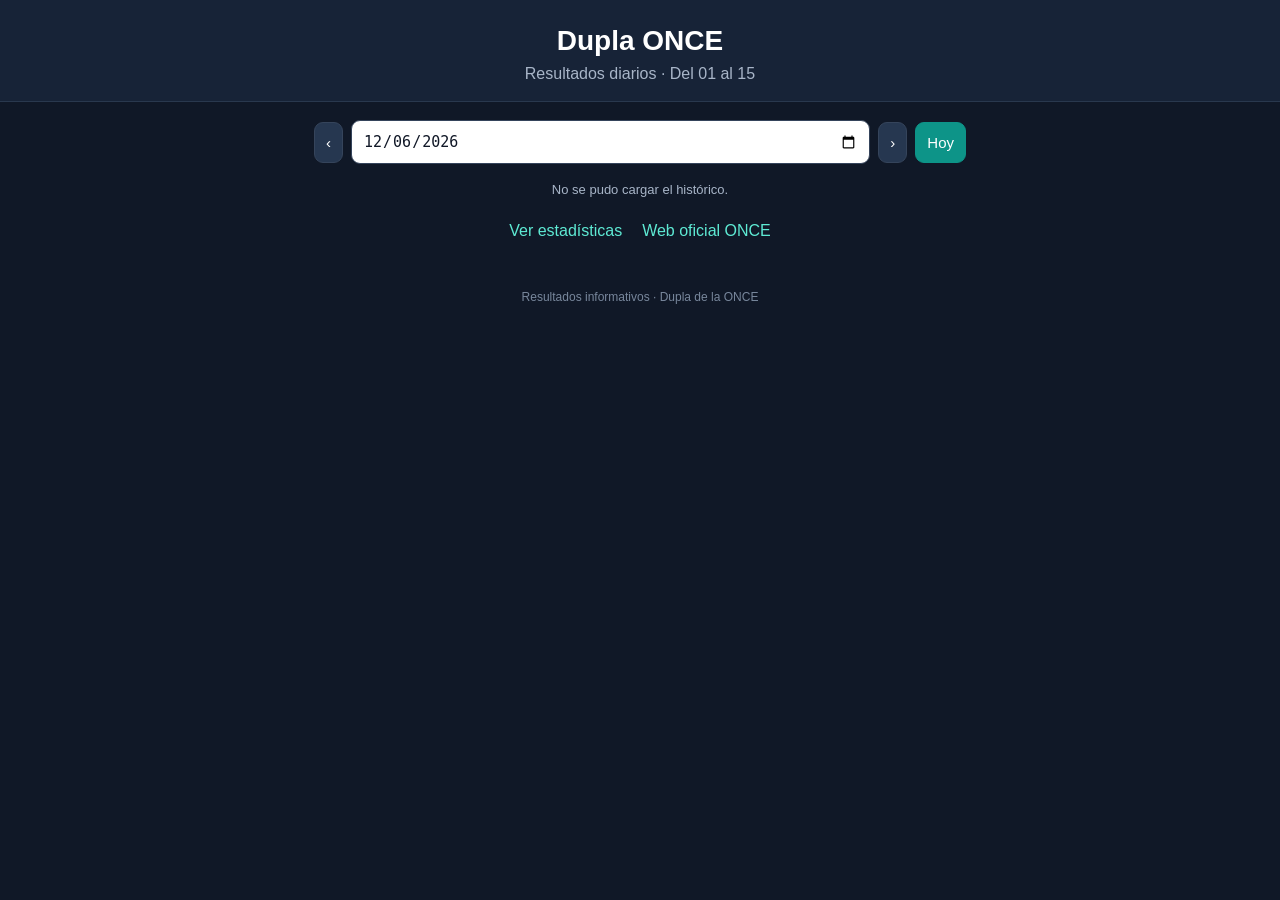
==== index.html @ 9e2b0d5f "Add files via upload" ====
<!DOCTYPE html>
<html lang="es">
<head>
  <meta charset="UTF-8">
  <meta name="viewport" content="width=device-width, initial-scale=1">
  <meta name="theme-color" content="#101827">
  <title>Dupla ONCE - Resultados</title>
  <style>
    * { box-sizing: border-box; }

    body {
      margin: 0;
      font-family: Arial, sans-serif;
      background: #101827;
      color: #f1f5f9;
    }

    header {
      text-align: center;
      padding: 25px 15px 18px;
      background: #172337;
      border-bottom: 1px solid #29384e;
    }

    header h1 {
      margin: 0;
      font-size: 28px;
      color: #fff;
    }

    header p {
      margin: 8px 0 0;
      color: #a8b5c8;
    }

    main {
      width: min(680px, 100%);
      margin: auto;
      padding: 18px 14px 35px;
    }

    .navigation {
      display: flex;
      align-items: center;
      gap: 8px;
      margin-bottom: 18px;
    }

    button, input {
      font-size: 15px;
      border: 1px solid #35445b;
      border-radius: 9px;
      padding: 11px;
    }

    button {
      background: #263750;
      color: white;
      cursor: pointer;
    }

    button:active { transform: scale(.97); }

    input {
      min-width: 0;
      flex: 1;
      background: #fff;
      color: #111827;
    }

    .today {
      background: #0d9488;
      border-color: #0d9488;
    }

    .draw-card {
      display: flex;
      align-items: center;
      justify-content: space-between;
      gap: 12px;
      background: #1b293d;
      border: 1px solid #304158;
      border-radius: 13px;
      padding: 16px;
      margin-bottom: 11px;
    }

    .draw-info strong {
      display: block;
      font-size: 17px;
    }

    .draw-info span {
      display: block;
      color: #a8b5c8;
      font-size: 13px;
      margin-top: 5px;
    }

    .number {
      display: grid;
      place-items: center;
      min-width: 57px;
      height: 57px;
      border-radius: 12px;
      background: #0d9488;
      color: white;
      font-size: 27px;
      font-weight: bold;
    }

    .pending {
      background: #35445b;
      color: #cbd5e1;
      font-size: 12px;
      padding: 9px 11px;
      border-radius: 8px;
    }

    .status {
      color: #a8b5c8;
      font-size: 13px;
      text-align: center;
      margin: 15px 0;
    }

    .links {
      display: flex;
      justify-content: center;
      gap: 20px;
      flex-wrap: wrap;
      margin-top: 25px;
    }

    a {
      color: #5eead4;
      text-decoration: none;
    }

    a:hover { text-decoration: underline; }

    footer {
      text-align: center;
      color: #78879c;
      font-size: 12px;
      padding: 15px;
    }
  </style>
</head>

<body>
  <header>
    <h1>Dupla ONCE</h1>
    <p>Resultados diarios · Del 01 al 15</p>
  </header>

  <main>
    <div class="navigation">
      <button id="prevBtn" aria-label="Día anterior">‹</button>
      <input type="date" id="dateInput">
      <button id="nextBtn" aria-label="Día siguiente">›</button>
      <button id="todayBtn" class="today">Hoy</button>
    </div>

    <div id="results"></div>

    <p id="status" class="status">Cargando resultados...</p>

    <div class="links">
      <a href="stats.html">Ver estadísticas</a>
      <a href="https://www.juegosonce.es/resultados-dupla"
         target="_blank" rel="noopener">
        Web oficial ONCE
      </a>
    </div>
  </main>

  <footer>
    Resultados informativos · Dupla de la ONCE
  </footer>

  <script src="script.js"></script>
</body>
</html>
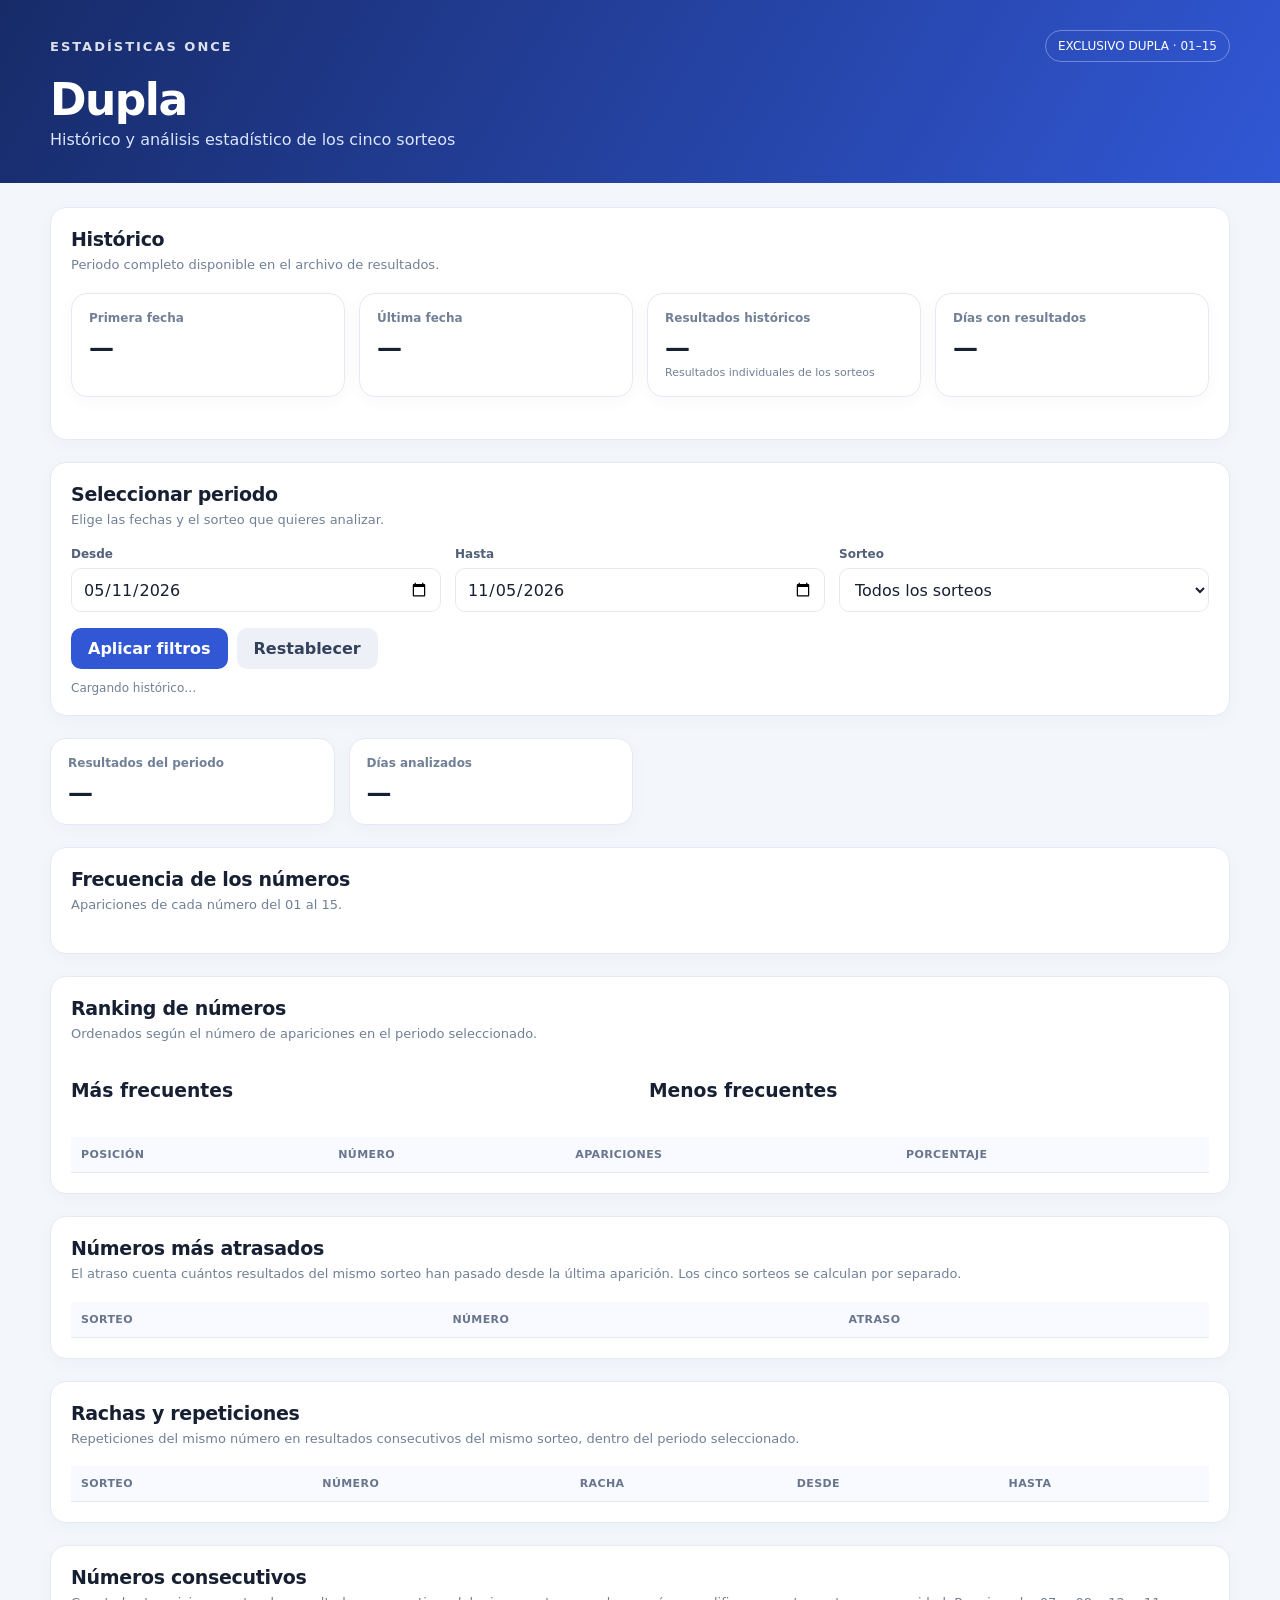
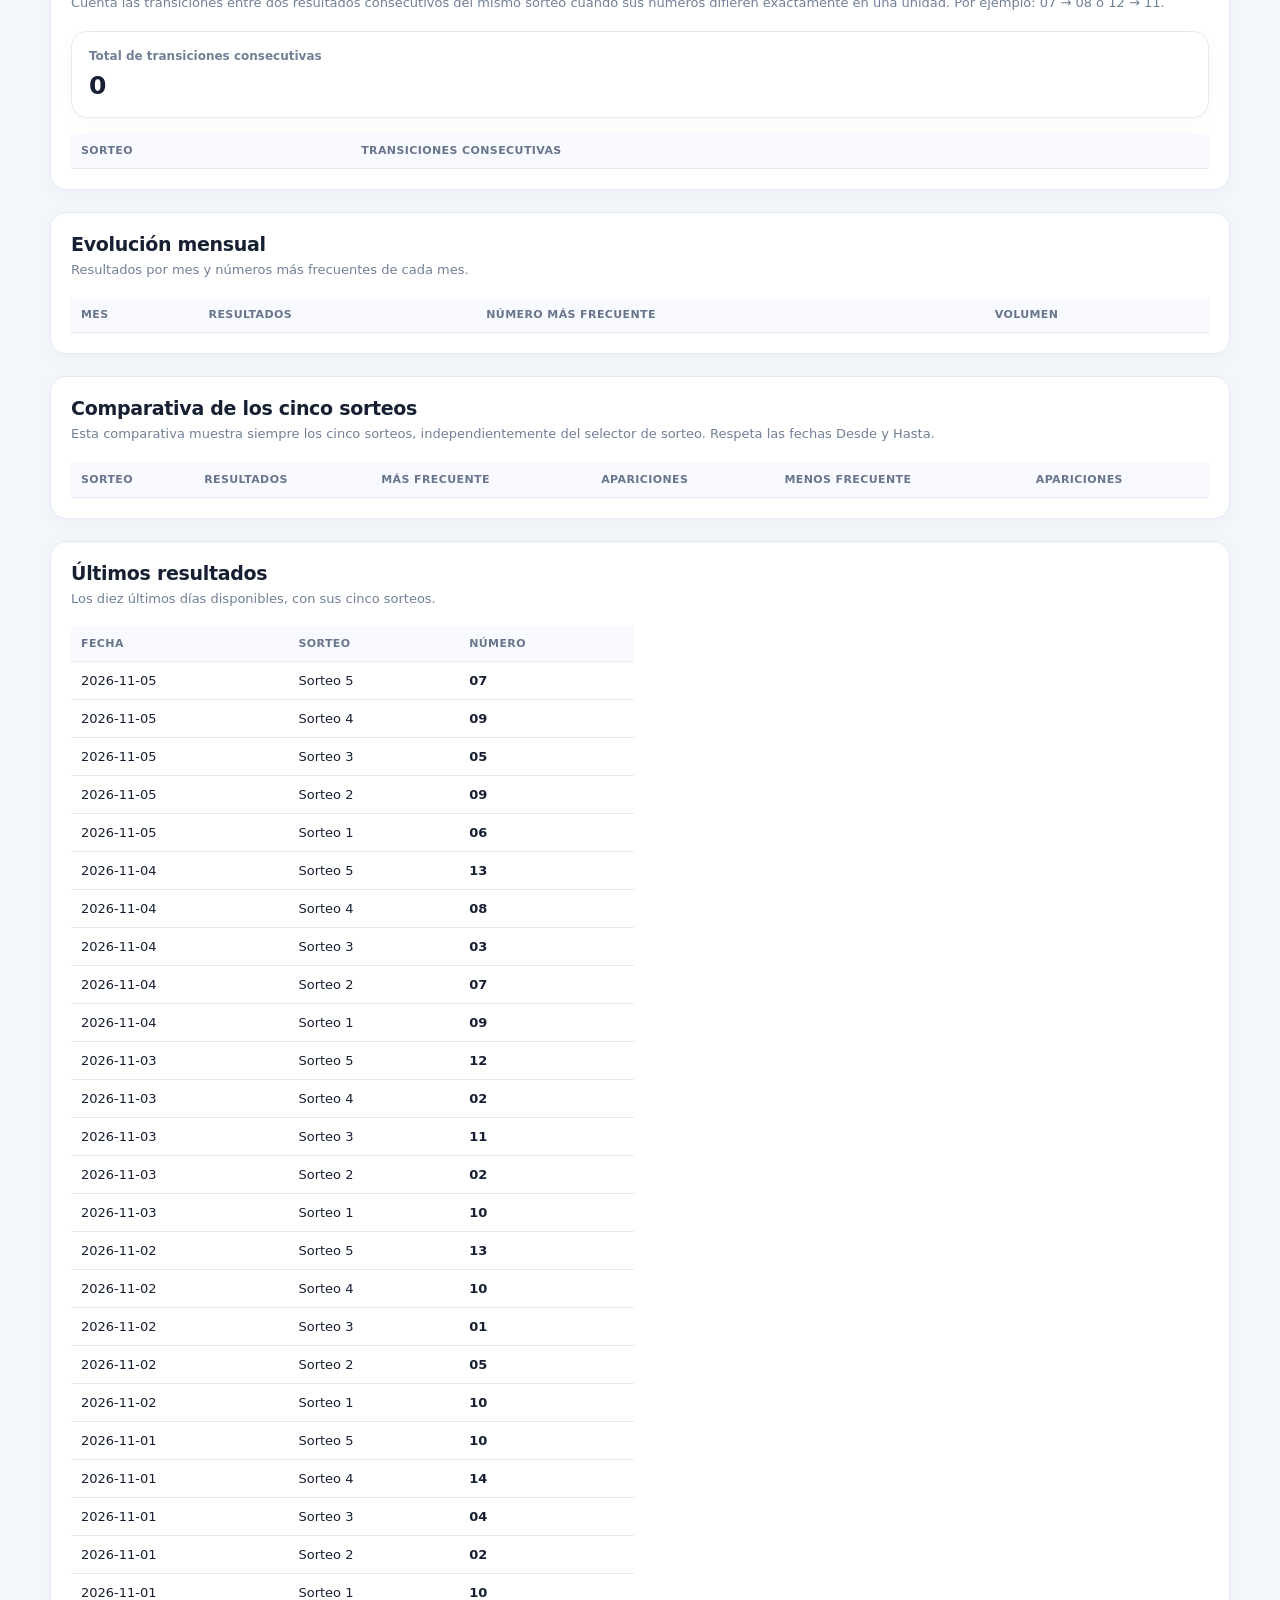
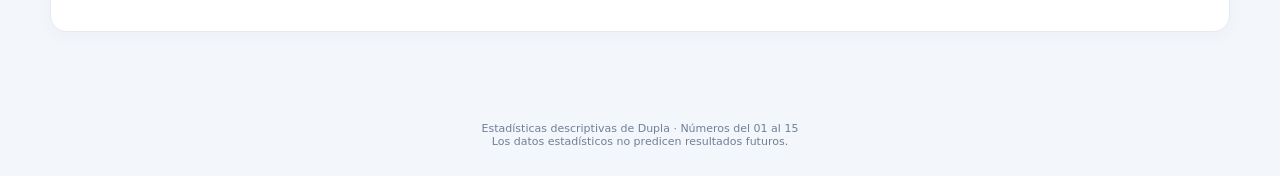
==== commit 7454d071: "Revise HTML structure and update metadata" ====
--- a/index.html
+++ b/index.html
@@ -1,185 +1,277 @@
-
 <!DOCTYPE html>
 <html lang="es">
 <head>
   <meta charset="UTF-8">
-  <meta name="viewport" content="width=device-width, initial-scale=1">
-  <meta name="theme-color" content="#101827">
-  <title>Dupla ONCE - Resultados</title>
-  <style>
-    * { box-sizing: border-box; }
-
-    body {
-      margin: 0;
-      font-family: Arial, sans-serif;
-      background: #101827;
-      color: #f1f5f9;
-    }
-
-    header {
-      text-align: center;
-      padding: 25px 15px 18px;
-      background: #172337;
-      border-bottom: 1px solid #29384e;
-    }
-
-    header h1 {
-      margin: 0;
-      font-size: 28px;
-      color: #fff;
-    }
-
-    header p {
-      margin: 8px 0 0;
-      color: #a8b5c8;
-    }
-
-    main {
-      width: min(680px, 100%);
-      margin: auto;
-      padding: 18px 14px 35px;
-    }
-
-    .navigation {
-      display: flex;
-      align-items: center;
-      gap: 8px;
-      margin-bottom: 18px;
-    }
-
-    button, input {
-      font-size: 15px;
-      border: 1px solid #35445b;
-      border-radius: 9px;
-      padding: 11px;
-    }
-
-    button {
-      background: #263750;
-      color: white;
-      cursor: pointer;
-    }
-
-    button:active { transform: scale(.97); }
-
-    input {
-      min-width: 0;
-      flex: 1;
-      background: #fff;
-      color: #111827;
-    }
-
-    .today {
-      background: #0d9488;
-      border-color: #0d9488;
-    }
-
-    .draw-card {
-      display: flex;
-      align-items: center;
-      justify-content: space-between;
-      gap: 12px;
-      background: #1b293d;
-      border: 1px solid #304158;
-      border-radius: 13px;
-      padding: 16px;
-      margin-bottom: 11px;
-    }
-
-    .draw-info strong {
-      display: block;
-      font-size: 17px;
-    }
-
-    .draw-info span {
-      display: block;
-      color: #a8b5c8;
-      font-size: 13px;
-      margin-top: 5px;
-    }
-
-    .number {
-      display: grid;
-      place-items: center;
-      min-width: 57px;
-      height: 57px;
-      border-radius: 12px;
-      background: #0d9488;
-      color: white;
-      font-size: 27px;
-      font-weight: bold;
-    }
-
-    .pending {
-      background: #35445b;
-      color: #cbd5e1;
-      font-size: 12px;
-      padding: 9px 11px;
-      border-radius: 8px;
-    }
-
-    .status {
-      color: #a8b5c8;
-      font-size: 13px;
-      text-align: center;
-      margin: 15px 0;
-    }
-
-    .links {
-      display: flex;
-      justify-content: center;
-      gap: 20px;
-      flex-wrap: wrap;
-      margin-top: 25px;
-    }
-
-    a {
-      color: #5eead4;
-      text-decoration: none;
-    }
-
-    a:hover { text-decoration: underline; }
-
-    footer {
-      text-align: center;
-      color: #78879c;
-      font-size: 12px;
-      padding: 15px;
-    }
-  </style>
+  <meta name="viewport" content="width=device-width, initial-scale=1.0">
+  <meta name="theme-color" content="#172b68">
+  <meta name="description" content="Estadísticas e histórico del sorteo ONCE Dupla.">
+  <title>Dupla | Estadísticas</title>
+  <link rel="stylesheet" href="style.css">
+  <script src="stats.js" defer></script>
 </head>
-
 <body>
-  <header>
-    <h1>Dupla ONCE</h1>
-    <p>Resultados diarios · Del 01 al 15</p>
-  </header>
-
-  <main>
-    <div class="navigation">
-      <button id="prevBtn" aria-label="Día anterior">‹</button>
-      <input type="date" id="dateInput">
-      <button id="nextBtn" aria-label="Día siguiente">›</button>
-      <button id="todayBtn" class="today">Hoy</button>
-    </div>
-
-    <div id="results"></div>
-
-    <p id="status" class="status">Cargando resultados...</p>
-
-    <div class="links">
-      <a href="stats.html">Ver estadísticas</a>
-      <a href="https://www.juegosonce.es/resultados-dupla"
-         target="_blank" rel="noopener">
-        Web oficial ONCE
-      </a>
-    </div>
-  </main>
-
-  <footer>
-    Resultados informativos · Dupla de la ONCE
-  </footer>
-
-  <script src="script.js"></script>
+
+<header>
+  <div class="container">
+    <div class="header-top">
+      <div class="logo">ESTADÍSTICAS ONCE</div>
+      <div class="header-tag">EXCLUSIVO DUPLA · 01–15</div>
+    </div>
+    <h1>Dupla</h1>
+    <p>Histórico y análisis estadístico de los cinco sorteos</p>
+  </div>
+</header>
+
+<main class="container">
+
+  <section class="panel">
+    <h2 class="section-title">Histórico</h2>
+    <p class="section-subtitle">
+      Periodo completo disponible en el archivo de resultados.
+    </p>
+
+    <div class="stats-grid">
+      <div class="stat-card">
+        <div class="stat-label">Primera fecha</div>
+        <div class="stat-value" id="primeraFecha">—</div>
+      </div>
+      <div class="stat-card">
+        <div class="stat-label">Última fecha</div>
+        <div class="stat-value" id="ultimaFecha">—</div>
+      </div>
+      <div class="stat-card">
+        <div class="stat-label">Resultados históricos</div>
+        <div class="stat-value" id="totalHistorico">—</div>
+        <div class="stat-note">Resultados individuales de los sorteos</div>
+      </div>
+      <div class="stat-card">
+        <div class="stat-label">Días con resultados</div>
+        <div class="stat-value" id="diasHistorico">—</div>
+      </div>
+    </div>
+  </section>
+
+  <section class="panel">
+    <h2 class="section-title">Seleccionar periodo</h2>
+    <p class="section-subtitle">
+      Elige las fechas y el sorteo que quieres analizar.
+    </p>
+
+    <div class="filter-grid">
+      <div class="field">
+        <label for="desde">Desde</label>
+        <input type="date" id="desde">
+      </div>
+
+      <div class="field">
+        <label for="hasta">Hasta</label>
+        <input type="date" id="hasta">
+      </div>
+
+      <div class="field">
+        <label for="sorteo">Sorteo</label>
+        <select id="sorteo">
+          <option value="todos">Todos los sorteos</option>
+          <option value="1">Sorteo 1</option>
+          <option value="2">Sorteo 2</option>
+          <option value="3">Sorteo 3</option>
+          <option value="4">Sorteo 4</option>
+          <option value="5">Sorteo 5</option>
+        </select>
+      </div>
+    </div>
+
+    <div class="filter-actions">
+      <button class="btn btn-primary" id="aplicar">Aplicar filtros</button>
+      <button class="btn btn-secondary" id="reiniciar">Restablecer</button>
+    </div>
+
+    <div class="status" id="estado">Cargando histórico…</div>
+  </section>
+
+  <section class="stats-grid">
+    <div class="stat-card">
+      <div class="stat-label">Resultados del periodo</div>
+      <div class="stat-value" id="totalFiltrado">—</div>
+    </div>
+    <div class="stat-card">
+      <div class="stat-label">Días analizados</div>
+      <div class="stat-value" id="diasFiltrados">—</div>
+    </div>
+  </section>
+
+  <section class="section-card">
+    <h2 class="section-title">Frecuencia de los números</h2>
+    <p class="section-subtitle" id="frecuenciaTotal">
+      Apariciones de cada número del 01 al 15.
+    </p>
+    <div class="number-bars" id="frecuencias"></div>
+  </section>
+
+  <section class="section-card">
+    <h2 class="section-title">Ranking de números</h2>
+    <p class="section-subtitle">
+      Ordenados según el número de apariciones en el periodo seleccionado.
+    </p>
+
+    <div class="two-columns">
+      <div>
+        <h3>Más frecuentes</h3>
+        <div id="masFrecuentes"></div>
+      </div>
+      <div>
+        <h3>Menos frecuentes</h3>
+        <div id="menosFrecuentes"></div>
+      </div>
+    </div>
+
+    <div class="table-wrap" style="margin-top:18px">
+      <table>
+        <thead>
+          <tr>
+            <th>Posición</th>
+            <th>Número</th>
+            <th>Apariciones</th>
+            <th>Porcentaje</th>
+          </tr>
+        </thead>
+        <tbody id="tablaRanking"></tbody>
+      </table>
+    </div>
+  </section>
+
+  <section class="section-card">
+    <h2 class="section-title">Números más atrasados</h2>
+    <p class="section-subtitle">
+      El atraso cuenta cuántos resultados del mismo sorteo han pasado
+      desde la última aparición. Los cinco sorteos se calculan por separado.
+    </p>
+
+    <div class="table-wrap">
+      <table>
+        <thead>
+          <tr>
+            <th>Sorteo</th>
+            <th>Número</th>
+            <th>Atraso</th>
+          </tr>
+        </thead>
+        <tbody id="tablaAtrasos"></tbody>
+      </table>
+    </div>
+  </section>
+
+  <section class="section-card">
+    <h2 class="section-title">Rachas y repeticiones</h2>
+    <p class="section-subtitle">
+      Repeticiones del mismo número en resultados consecutivos
+      del mismo sorteo, dentro del periodo seleccionado.
+    </p>
+
+    <div class="table-wrap">
+      <table>
+        <thead>
+          <tr>
+            <th>Sorteo</th>
+            <th>Número</th>
+            <th>Racha</th>
+            <th>Desde</th>
+            <th>Hasta</th>
+          </tr>
+        </thead>
+        <tbody id="tablaRachas"></tbody>
+      </table>
+    </div>
+  </section>
+
+  <section class="section-card">
+    <h2 class="section-title">Números consecutivos</h2>
+    <p class="section-subtitle">
+      Cuenta las transiciones entre dos resultados consecutivos del mismo
+      sorteo cuando sus números difieren exactamente en una unidad.
+      Por ejemplo: 07 → 08 o 12 → 11.
+    </p>
+
+    <div class="stat-card" style="margin-bottom:15px">
+      <div class="stat-label">Total de transiciones consecutivas</div>
+      <div class="stat-value" id="totalConsecutivos">0</div>
+    </div>
+
+    <div class="table-wrap">
+      <table>
+        <thead>
+          <tr>
+            <th>Sorteo</th>
+            <th>Transiciones consecutivas</th>
+          </tr>
+        </thead>
+        <tbody id="tablaConsecutivos"></tbody>
+      </table>
+    </div>
+  </section>
+
+  <section class="section-card">
+    <h2 class="section-title">Evolución mensual</h2>
+    <p class="section-subtitle">
+      Resultados por mes y números más frecuentes de cada mes.
+    </p>
+
+    <div class="table-wrap">
+      <table>
+        <thead>
+          <tr>
+            <th>Mes</th>
+            <th>Resultados</th>
+            <th>Número más frecuente</th>
+            <th>Volumen</th>
+          </tr>
+        </thead>
+        <tbody id="graficoMensual"></tbody>
+      </table>
+    </div>
+  </section>
+
+  <section class="section-card">
+    <h2 class="section-title">Comparativa de los cinco sorteos</h2>
+    <p class="section-subtitle">
+      Esta comparativa muestra siempre los cinco sorteos,
+      independientemente del selector de sorteo. Respeta las fechas
+      Desde y Hasta.
+    </p>
+
+    <div class="table-wrap">
+      <table>
+        <thead>
+          <tr>
+            <th>Sorteo</th>
+            <th>Resultados</th>
+            <th>Más frecuente</th>
+            <th>Apariciones</th>
+            <th>Menos frecuente</th>
+            <th>Apariciones</th>
+          </tr>
+        </thead>
+        <tbody id="tablaComparativa"></tbody>
+      </table>
+    </div>
+  </section>
+
+  <section class="section-card">
+    <h2 class="section-title">Últimos resultados</h2>
+    <p class="section-subtitle">
+      Los diez últimos días disponibles, con sus cinco sorteos.
+    </p>
+
+    <div class="results-grid" id="ultimosResultados"></div>
+  </section>
+
+</main>
+
+<footer>
+  Estadísticas descriptivas de Dupla · Números del 01 al 15
+  <br>
+  Los datos estadísticos no predicen resultados futuros.
+</footer>
+
 </body>
 </html>
--- a/style.css
+++ b/style.css
@@ -0,0 +1,442 @@
+:root {
+  --bg: #f3f6fb;
+  --surface: #ffffff;
+  --text: #172033;
+  --muted: #718096;
+  --primary: #3157d5;
+  --primary-light: #eaf0ff;
+  --border: #e5eaf2;
+  --green: #15966b;
+  --orange: #d97706;
+  --red: #dc5454;
+  --radius: 16px;
+  font-family: Inter, system-ui, -apple-system, BlinkMacSystemFont, "Segoe UI", sans-serif;
+}
+
+* {
+  box-sizing: border-box;
+}
+
+body {
+  margin: 0;
+  background: var(--bg);
+  color: var(--text);
+}
+
+button, input, select {
+  font: inherit;
+}
+
+.container {
+  width: min(1180px, calc(100% - 32px));
+  margin: 0 auto;
+}
+
+header {
+  background: linear-gradient(120deg, #172b68, #3157d5);
+  color: white;
+  padding: 30px 0 34px;
+}
+
+.header-top {
+  display: flex;
+  justify-content: space-between;
+  align-items: center;
+  gap: 16px;
+}
+
+.logo {
+  font-size: 13px;
+  font-weight: 800;
+  letter-spacing: 2px;
+  opacity: .85;
+}
+
+header h1 {
+  margin: 12px 0 5px;
+  font-size: clamp(30px, 5vw, 44px);
+  letter-spacing: -1.5px;
+}
+
+header p {
+  margin: 0;
+  color: #dbe5ff;
+}
+
+.header-tag {
+  padding: 8px 12px;
+  border: 1px solid #ffffff55;
+  border-radius: 30px;
+  font-size: 12px;
+  white-space: nowrap;
+}
+
+main {
+  padding: 24px 0 50px;
+}
+
+.panel, .stat-card, .section-card {
+  background: var(--surface);
+  border: 1px solid var(--border);
+  border-radius: var(--radius);
+  box-shadow: 0 4px 18px #1b2b4a08;
+}
+
+.panel {
+  padding: 20px;
+  margin-bottom: 22px;
+}
+
+.section-title {
+  margin: 0 0 5px;
+  font-size: 19px;
+  letter-spacing: -.3px;
+}
+
+.section-subtitle {
+  margin: 0 0 18px;
+  color: var(--muted);
+  font-size: 13px;
+  line-height: 1.5;
+}
+
+.filter-grid {
+  display: grid;
+  grid-template-columns: repeat(3, 1fr);
+  gap: 14px;
+  align-items: end;
+}
+
+.field label {
+  display: block;
+  margin-bottom: 7px;
+  color: #536078;
+  font-size: 12px;
+  font-weight: 700;
+}
+
+.field input, .field select {
+  width: 100%;
+  min-height: 44px;
+  padding: 9px 11px;
+  color: var(--text);
+  background: #fff;
+  border: 1px solid var(--border);
+  border-radius: 10px;
+  outline: none;
+}
+
+.field input:focus, .field select:focus {
+  border-color: var(--primary);
+  box-shadow: 0 0 0 3px #3157d51a;
+}
+
+.filter-actions {
+  display: flex;
+  gap: 9px;
+  margin-top: 16px;
+}
+
+.btn {
+  border: 0;
+  border-radius: 10px;
+  padding: 11px 17px;
+  cursor: pointer;
+  font-weight: 700;
+  transition: .15s ease;
+}
+
+.btn-primary {
+  color: white;
+  background: var(--primary);
+}
+
+.btn-primary:hover {
+  background: #2446b5;
+}
+
+.btn-secondary {
+  color: #34415a;
+  background: #edf1f7;
+}
+
+.btn-secondary:hover {
+  background: #e0e6f0;
+}
+
+.status {
+  margin-top: 12px;
+  color: var(--muted);
+  font-size: 12px;
+}
+
+.status.error {
+  color: var(--red);
+}
+
+.stats-grid {
+  display: grid;
+  grid-template-columns: repeat(4, 1fr);
+  gap: 14px;
+  margin-bottom: 22px;
+}
+
+.stat-card {
+  padding: 17px;
+  min-width: 0;
+}
+
+.stat-label {
+  color: var(--muted);
+  font-size: 12px;
+  font-weight: 700;
+}
+
+.stat-value {
+  margin-top: 8px;
+  font-size: 25px;
+  font-weight: 800;
+  letter-spacing: -.8px;
+  overflow-wrap: anywhere;
+}
+
+.stat-note {
+  margin-top: 4px;
+  color: var(--muted);
+  font-size: 11px;
+}
+
+.section-card {
+  padding: 20px;
+  margin-bottom: 22px;
+  min-width: 0;
+}
+
+.two-columns {
+  display: grid;
+  grid-template-columns: 1fr 1fr;
+  gap: 18px;
+}
+
+.number-bars {
+  display: grid;
+  gap: 10px;
+}
+
+.bar-row {
+  display: grid;
+  grid-template-columns: 35px 1fr 48px;
+  gap: 10px;
+  align-items: center;
+}
+
+.ball {
+  display: inline-flex;
+  width: 34px;
+  height: 34px;
+  align-items: center;
+  justify-content: center;
+  border-radius: 50%;
+  color: #2446b5;
+  background: var(--primary-light);
+  font-size: 13px;
+  font-weight: 800;
+  flex-shrink: 0;
+}
+
+.bar-track {
+  height: 10px;
+  background: #edf1f7;
+  border-radius: 20px;
+  overflow: hidden;
+}
+
+.bar-fill {
+  height: 100%;
+  background: linear-gradient(90deg, #3157d5, #6b8cff);
+  border-radius: 20px;
+}
+
+.bar-value {
+  text-align: right;
+  font-size: 12px;
+  font-weight: 800;
+  font-variant-numeric: tabular-nums;
+}
+
+.table-wrap {
+  width: 100%;
+  overflow-x: auto;
+}
+
+table {
+  width: 100%;
+  border-collapse: collapse;
+  font-size: 13px;
+  min-width: 420px;
+}
+
+th, td {
+  padding: 11px 10px;
+  border-bottom: 1px solid var(--border);
+  text-align: left;
+  white-space: nowrap;
+}
+
+th {
+  color: #68758c;
+  background: #f8faff;
+  font-size: 11px;
+  text-transform: uppercase;
+  letter-spacing: .4px;
+}
+
+tbody tr:last-child td {
+  border-bottom: 0;
+}
+
+td strong {
+  font-weight: 800;
+}
+
+.pill {
+  display: inline-block;
+  padding: 5px 9px;
+  border-radius: 20px;
+  background: #edf1f7;
+  color: #42516b;
+  font-size: 11px;
+  font-weight: 700;
+}
+
+.pill.good {
+  color: #08734e;
+  background: #e5f7ef;
+}
+
+.pill.warn {
+  color: #a45b00;
+  background: #fff2dc;
+}
+
+.month-bars {
+  display: grid;
+  gap: 12px;
+}
+
+.month-row {
+  display: grid;
+  grid-template-columns: 85px 1fr 35px;
+  gap: 10px;
+  align-items: center;
+  font-size: 12px;
+}
+
+.month-name {
+  font-weight: 700;
+}
+
+.results-grid {
+  display: grid;
+  grid-template-columns: repeat(2, 1fr);
+  gap: 12px;
+}
+
+.result-card {
+  border: 1px solid var(--border);
+  border-radius: 13px;
+  padding: 13px;
+}
+
+.result-date {
+  color: var(--muted);
+  font-size: 12px;
+  font-weight: 700;
+  margin-bottom: 11px;
+}
+
+.result-draws {
+  display: grid;
+  gap: 8px;
+}
+
+.result-draw-line {
+  display: flex;
+  align-items: center;
+  gap: 8px;
+  font-size: 12px;
+}
+
+.result-draw-line > span:first-child {
+  width: 68px;
+  color: var(--muted);
+  flex-shrink: 0;
+}
+
+.result-numbers {
+  display: flex;
+  flex-wrap: wrap;
+  gap: 5px;
+}
+
+.result-numbers .ball {
+  width: 29px;
+  height: 29px;
+  font-size: 11px;
+}
+
+.empty {
+  padding: 22px;
+  text-align: center;
+  color: var(--muted);
+  background: #f8faff;
+  border-radius: 12px;
+  font-size: 13px;
+}
+
+footer {
+  padding: 18px 0 28px;
+  color: var(--muted);
+  text-align: center;
+  font-size: 11px;
+}
+
+@media (max-width: 760px) {
+  .stats-grid {
+    grid-template-columns: repeat(2, 1fr);
+  }
+
+  .two-columns {
+    grid-template-columns: 1fr;
+  }
+
+  .filter-grid {
+    grid-template-columns: 1fr;
+  }
+
+  .results-grid {
+    grid-template-columns: 1fr;
+  }
+
+  .section-card, .panel {
+    padding: 16px;
+  }
+
+  header {
+    padding: 24px 0 28px;
+  }
+}
+
+@media (max-width: 380px) {
+  .container {
+    width: calc(100% - 22px);
+  }
+
+  .header-tag {
+    display: none;
+  }
+
+  .stat-value {
+    font-size: 22px;
+  }
+}
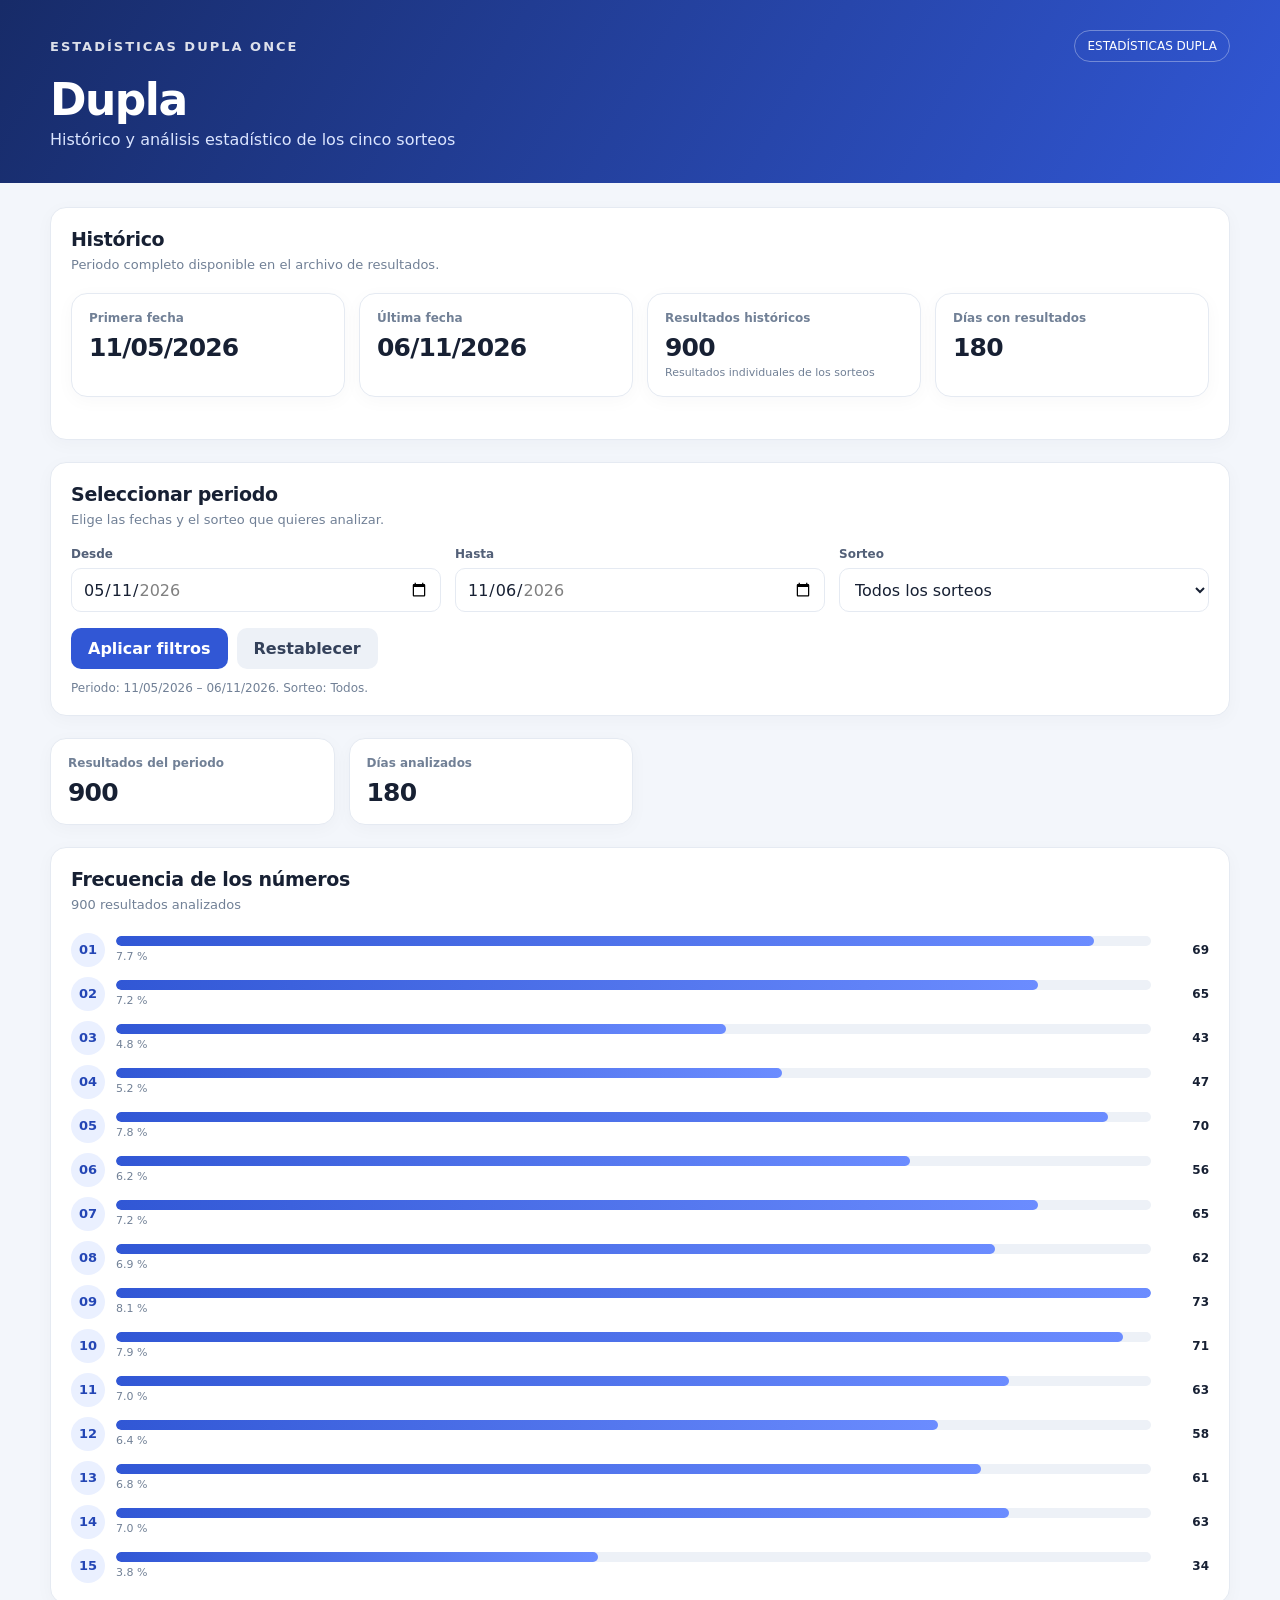
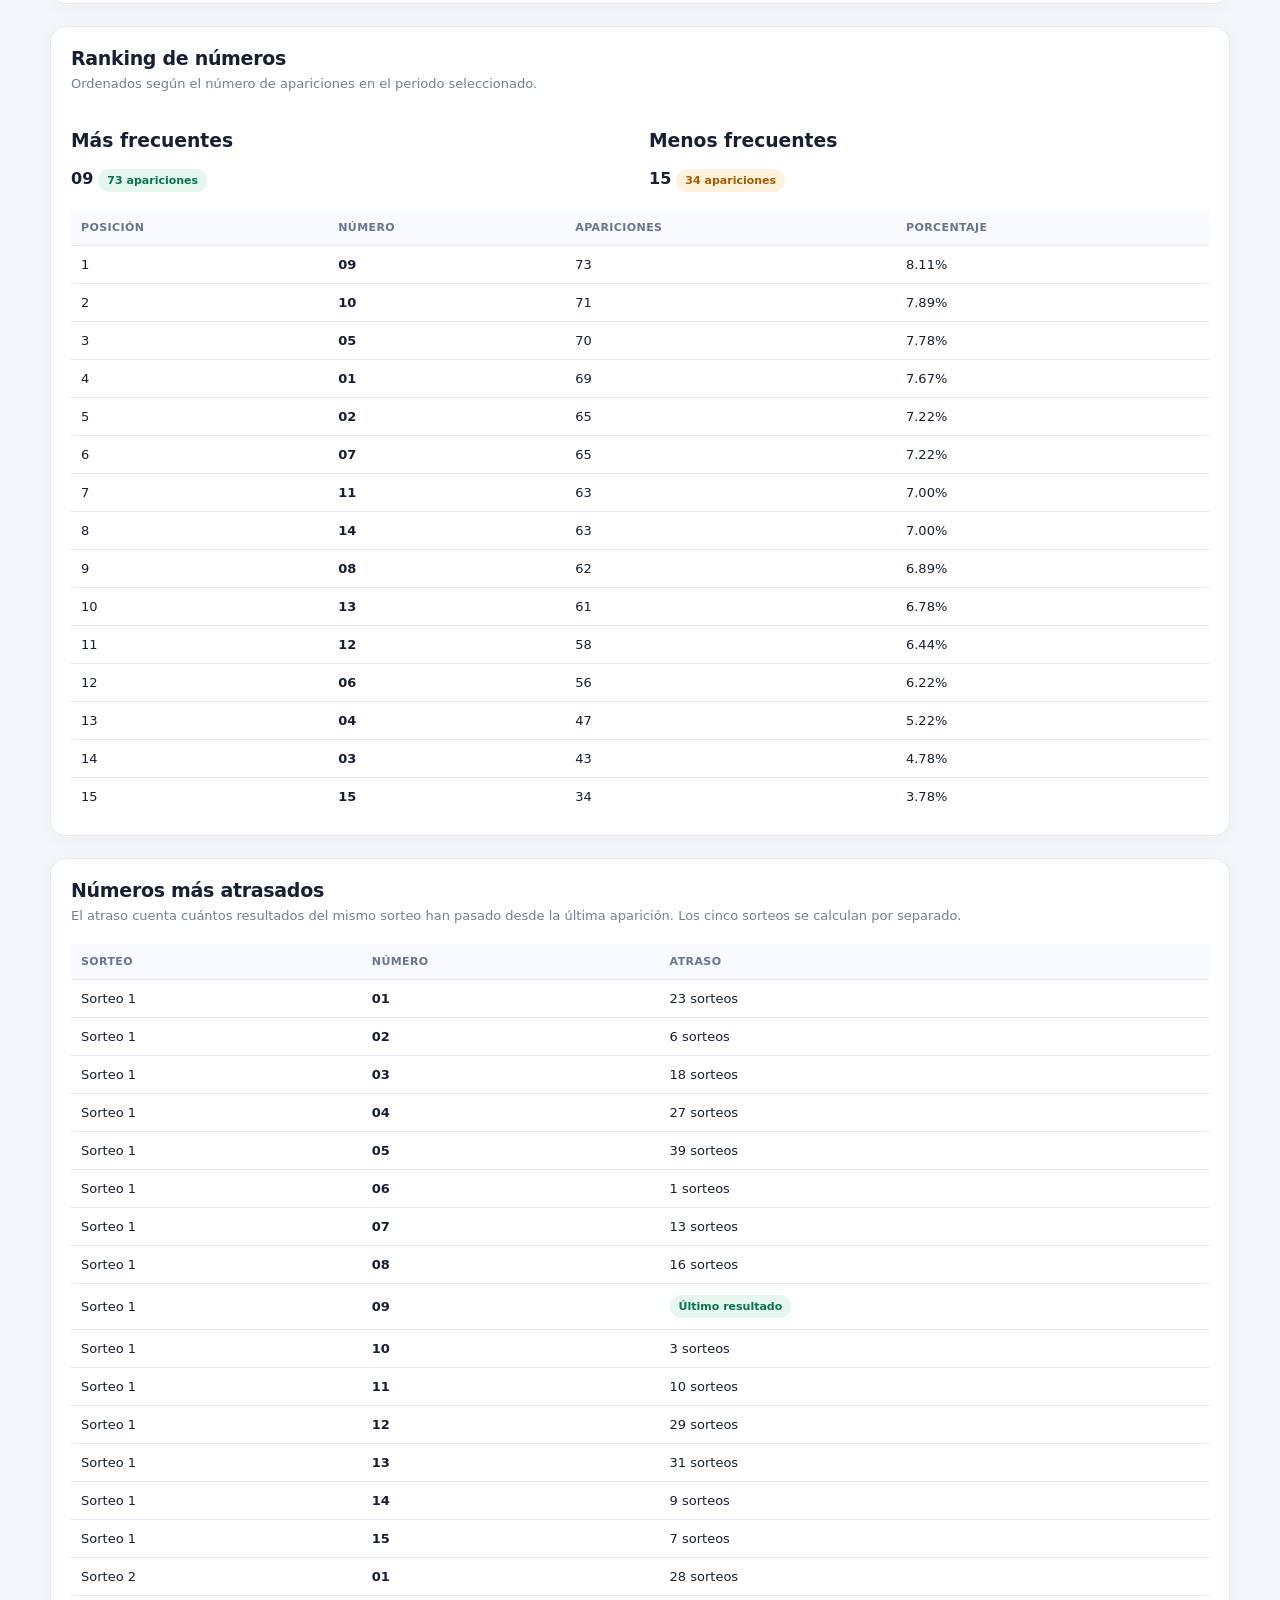
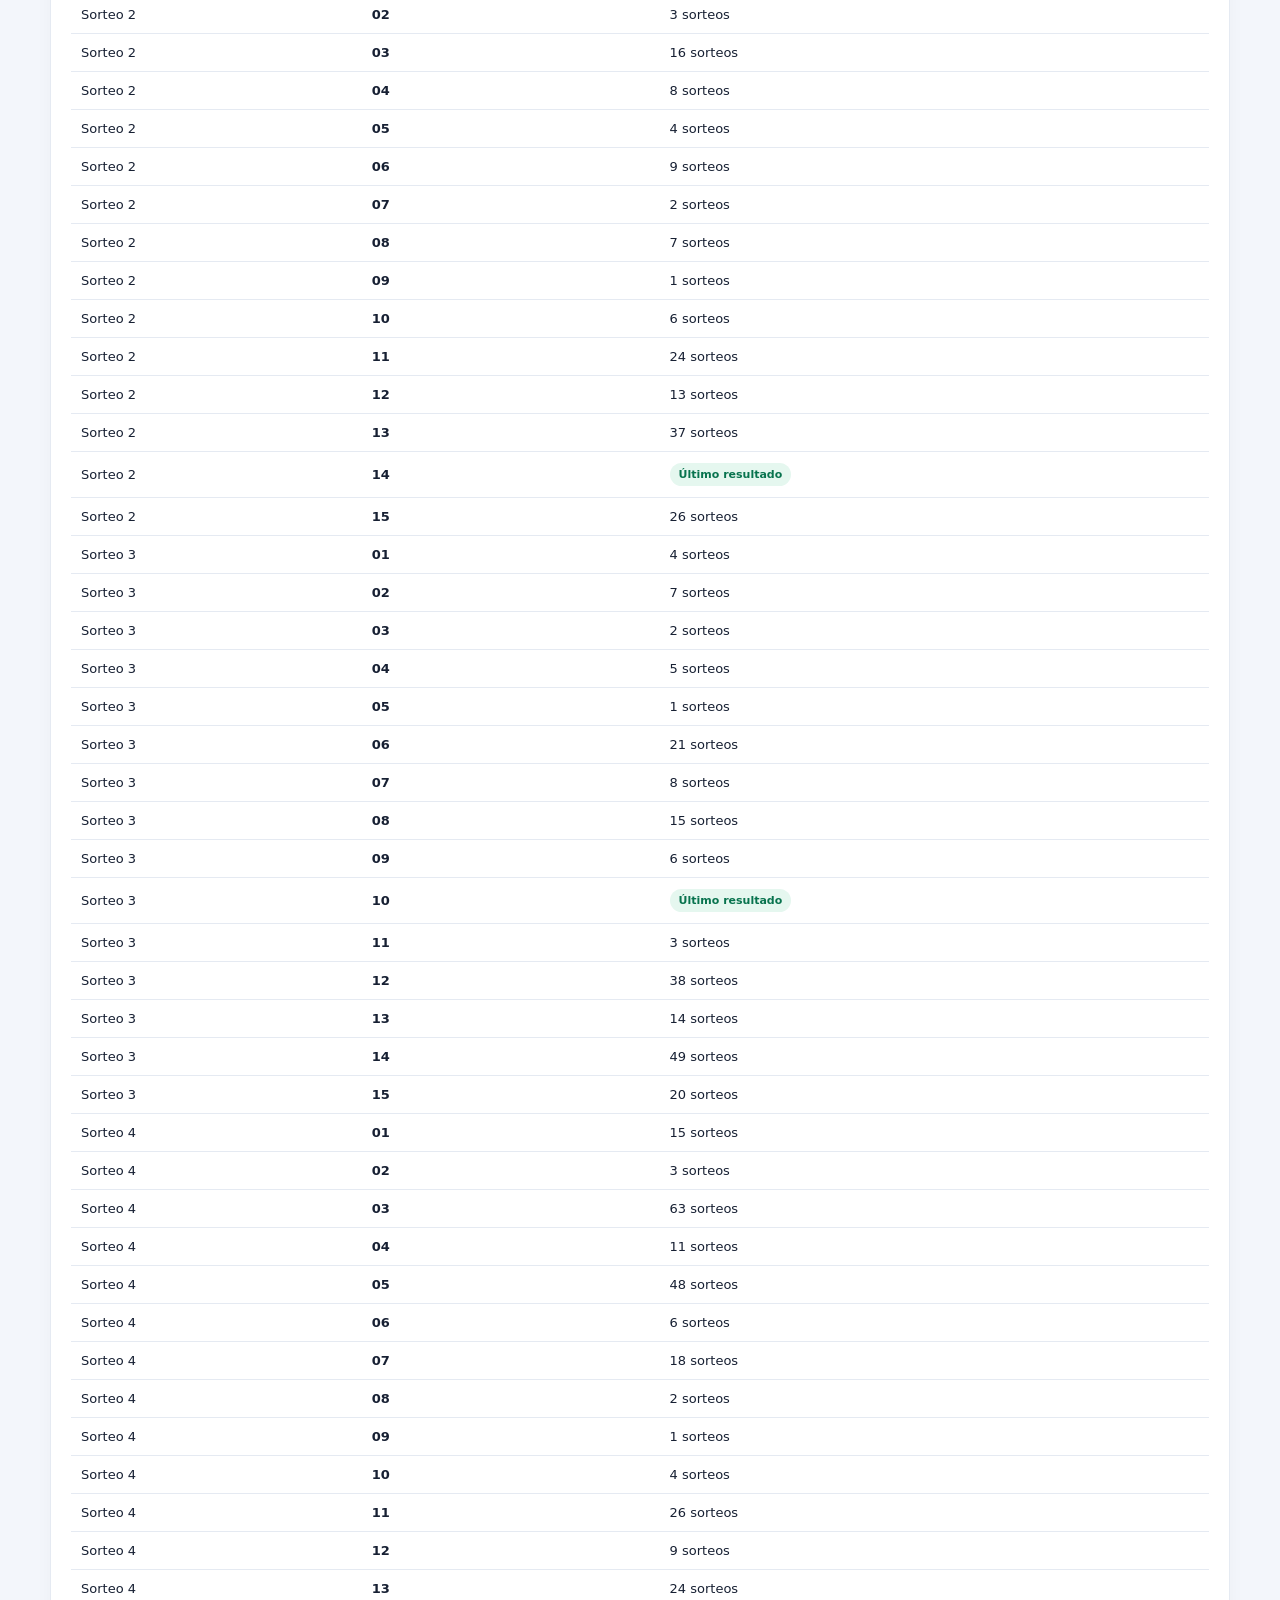
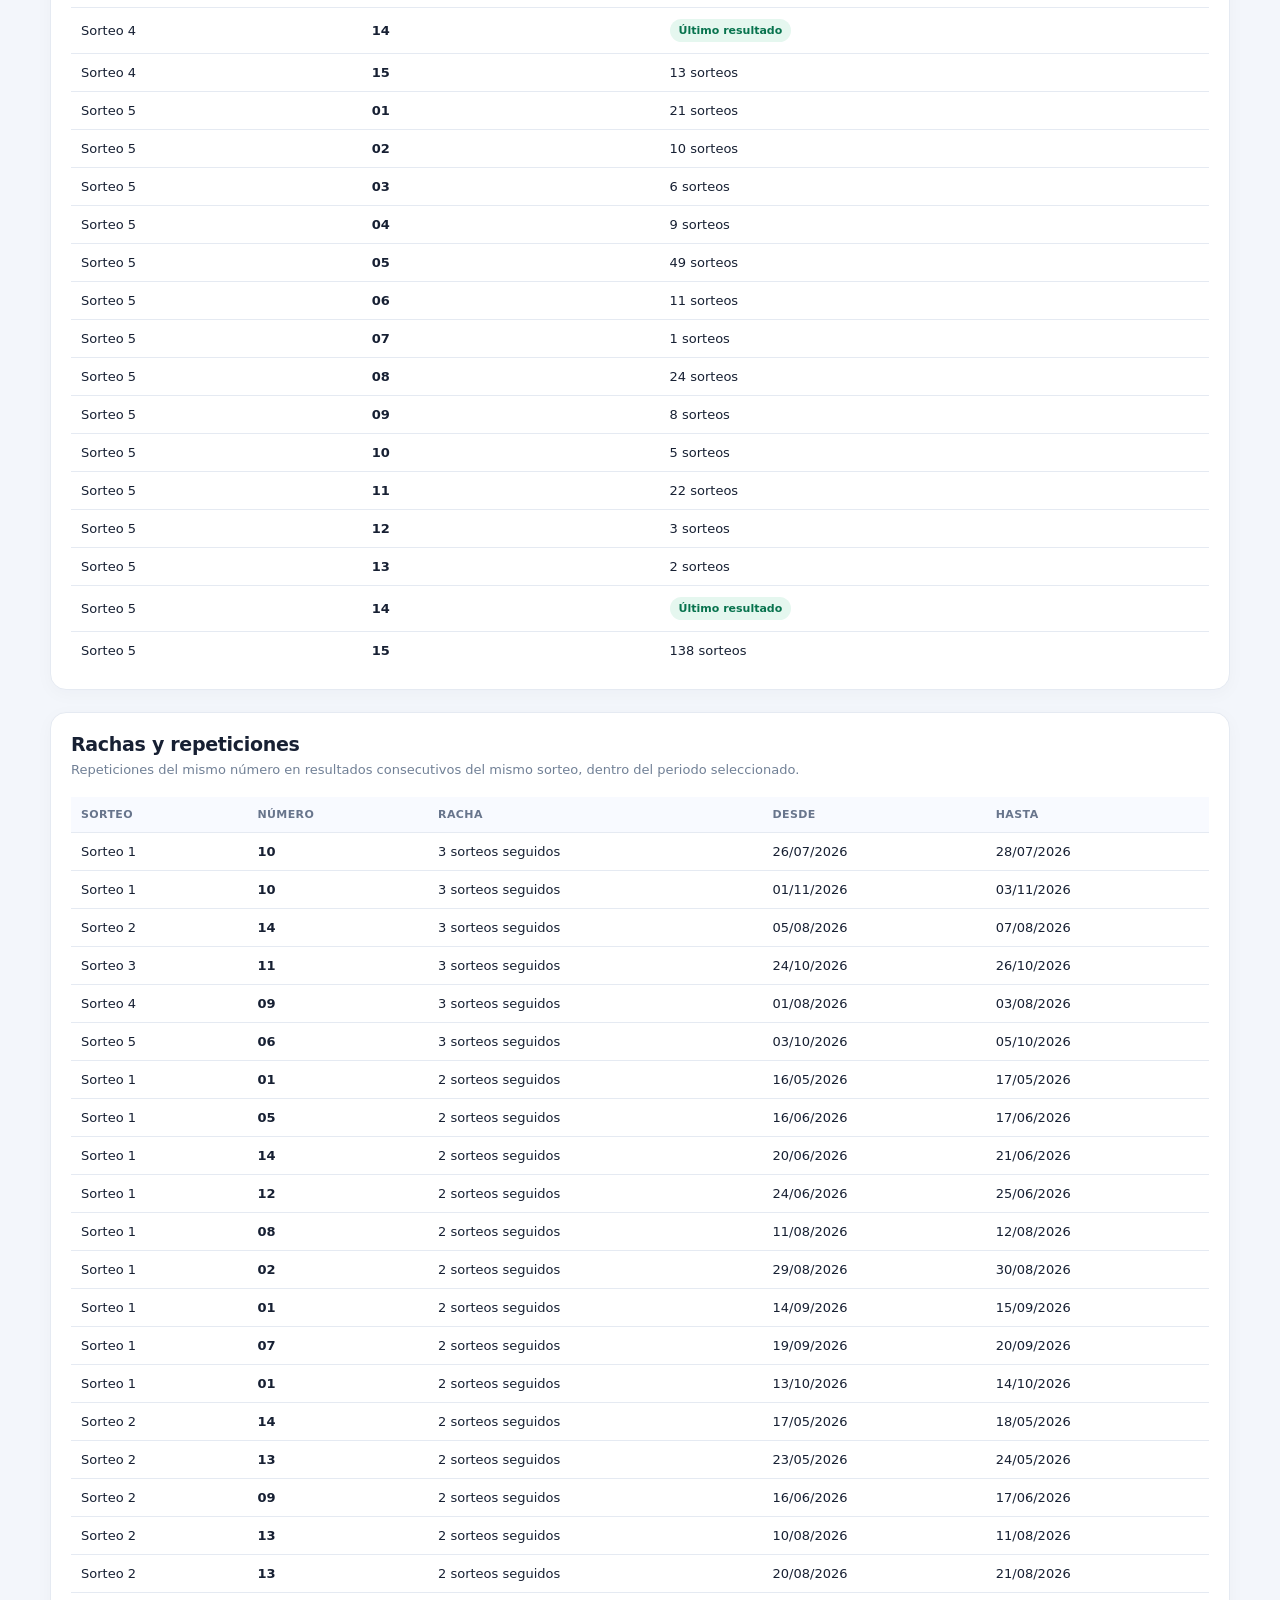
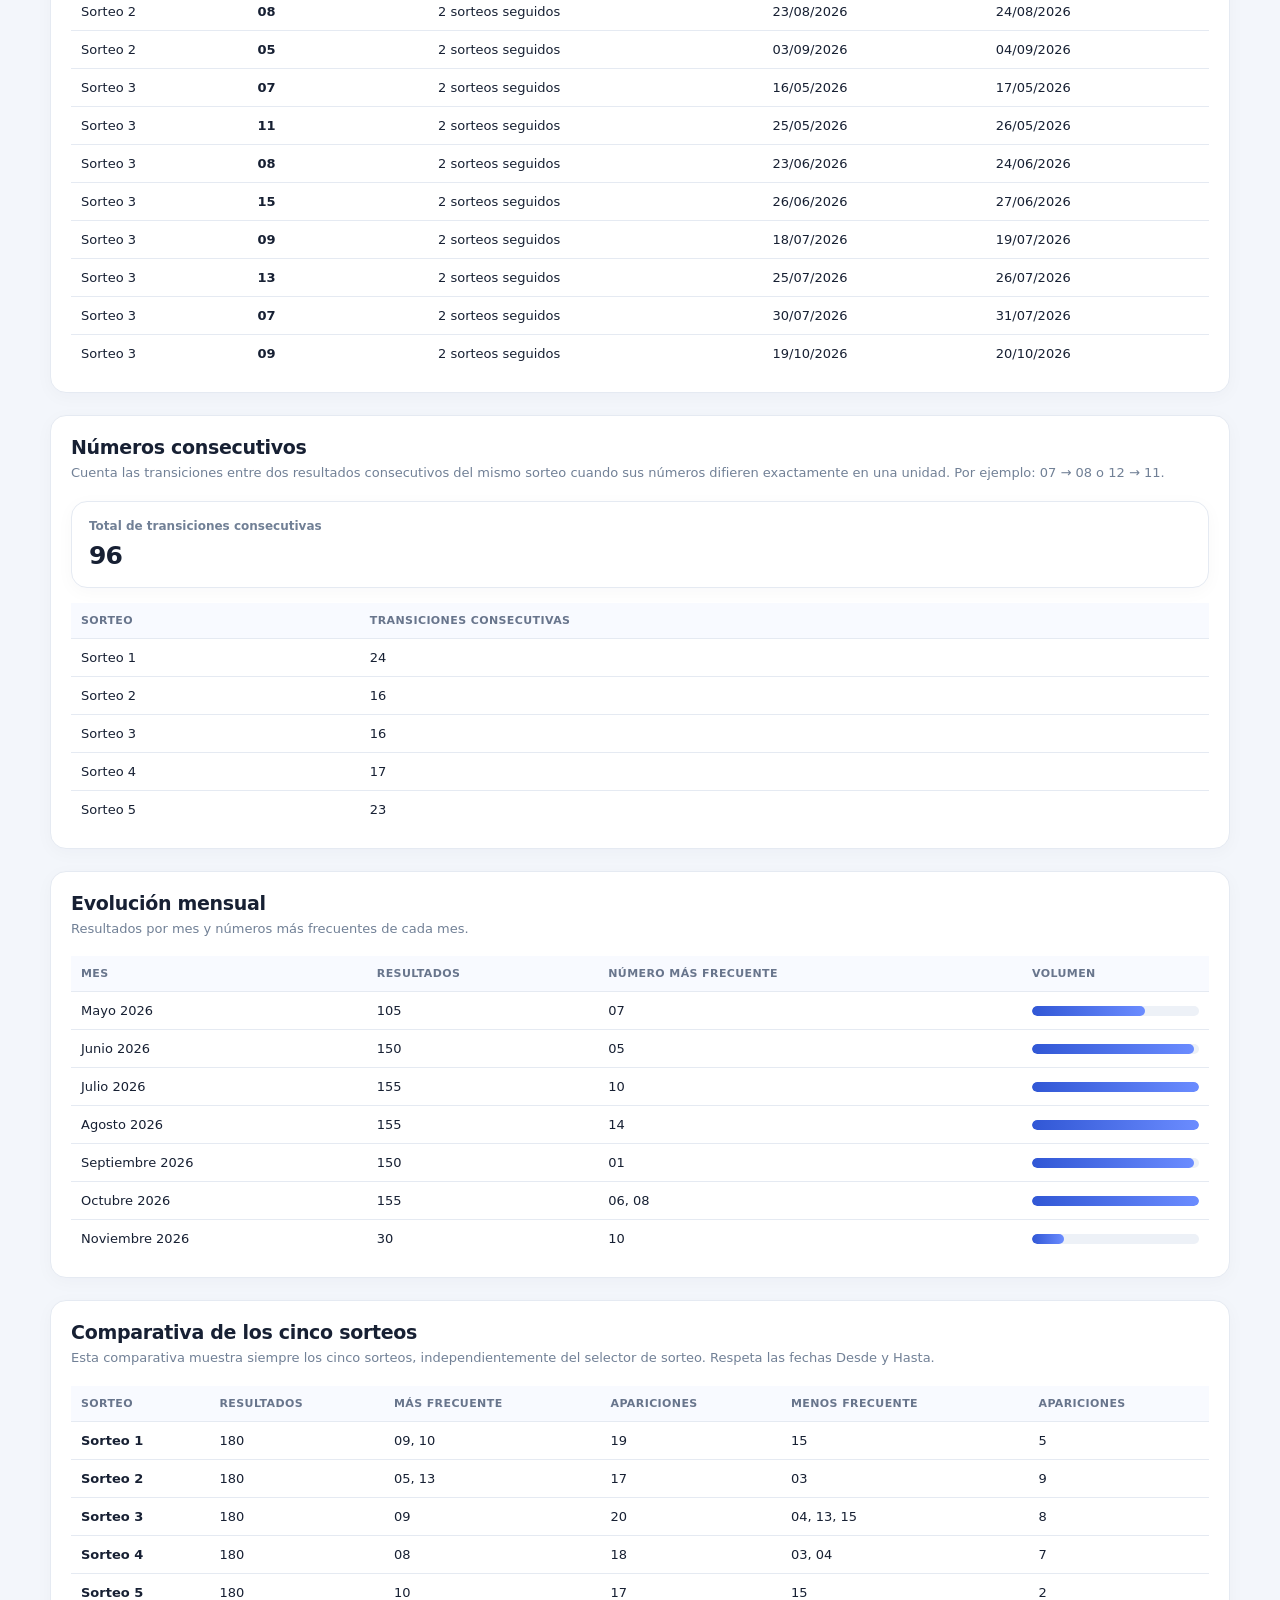
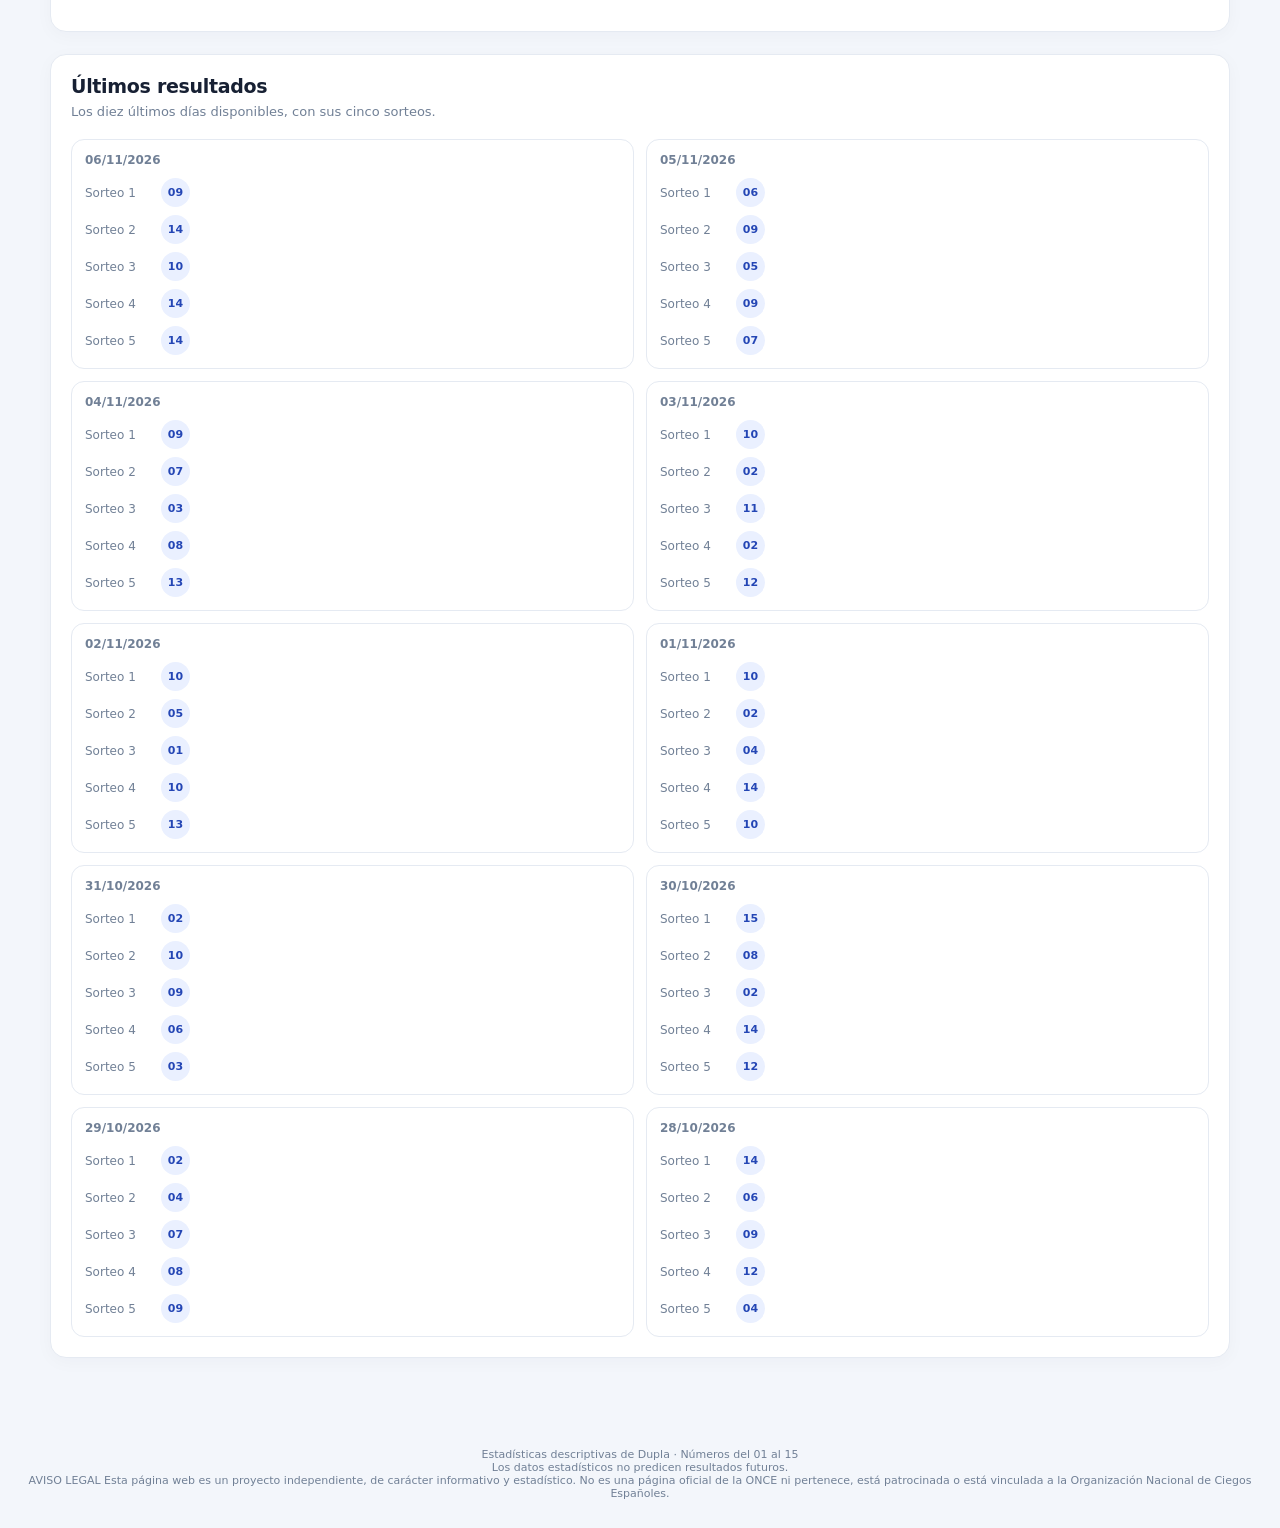
==== commit bc3a60b9: "Update index.html" ====
--- a/index.html
+++ b/index.html
@@ -14,8 +14,8 @@
 <header>
   <div class="container">
     <div class="header-top">
-      <div class="logo">ESTADÍSTICAS ONCE</div>
-      <div class="header-tag">EXCLUSIVO DUPLA · 01–15</div>
+      <div class="logo">ESTADÍSTICAS DUPLA ONCE</div>
+      <div class="header-tag">ESTADÍSTICAS DUPLA</div>
     </div>
     <h1>Dupla</h1>
     <p>Histórico y análisis estadístico de los cinco sorteos</p>
@@ -271,6 +271,9 @@
   Estadísticas descriptivas de Dupla · Números del 01 al 15
   <br>
   Los datos estadísticos no predicen resultados futuros.
+  <br>
+  AVISO LEGAL
+Esta página web es un proyecto independiente, de carácter informativo y estadístico. No es una página oficial de la ONCE ni pertenece, está patrocinada o está vinculada a la Organización Nacional de Ciegos Españoles.
 </footer>
 
 </body>
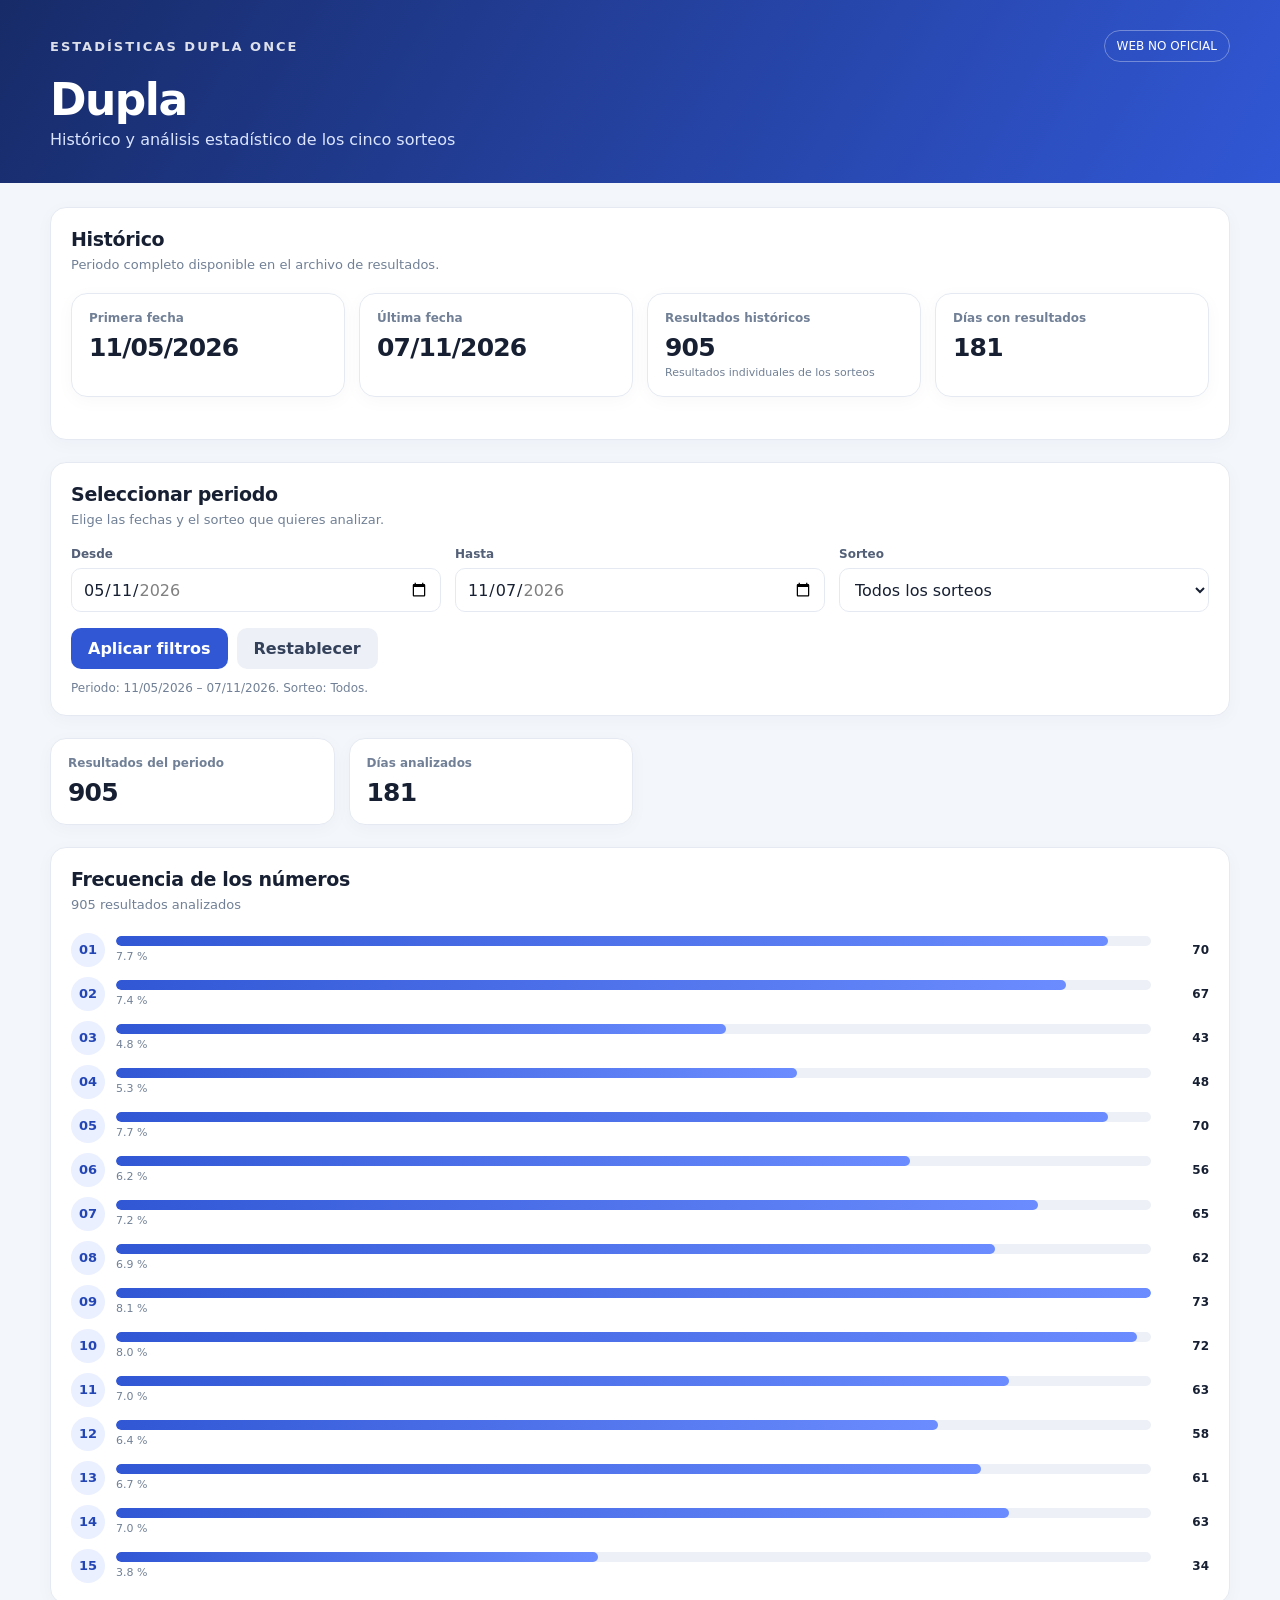
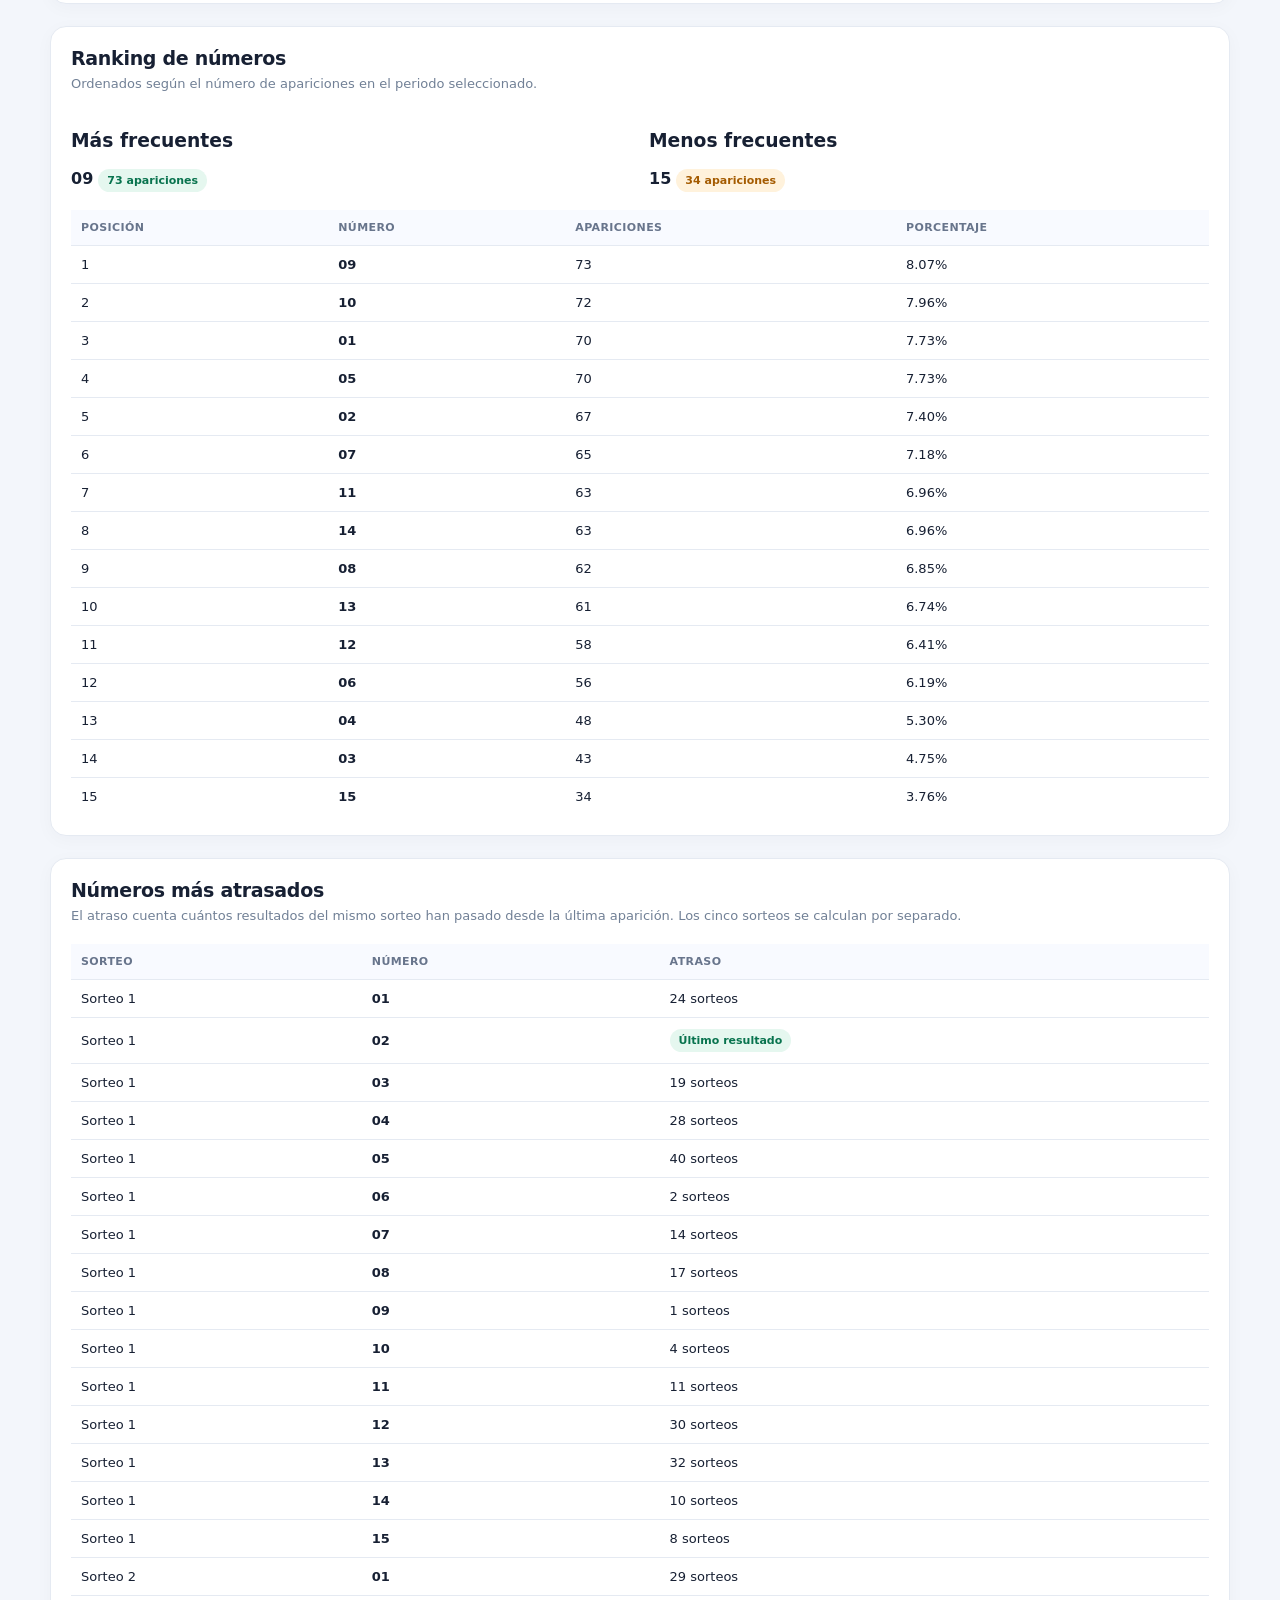
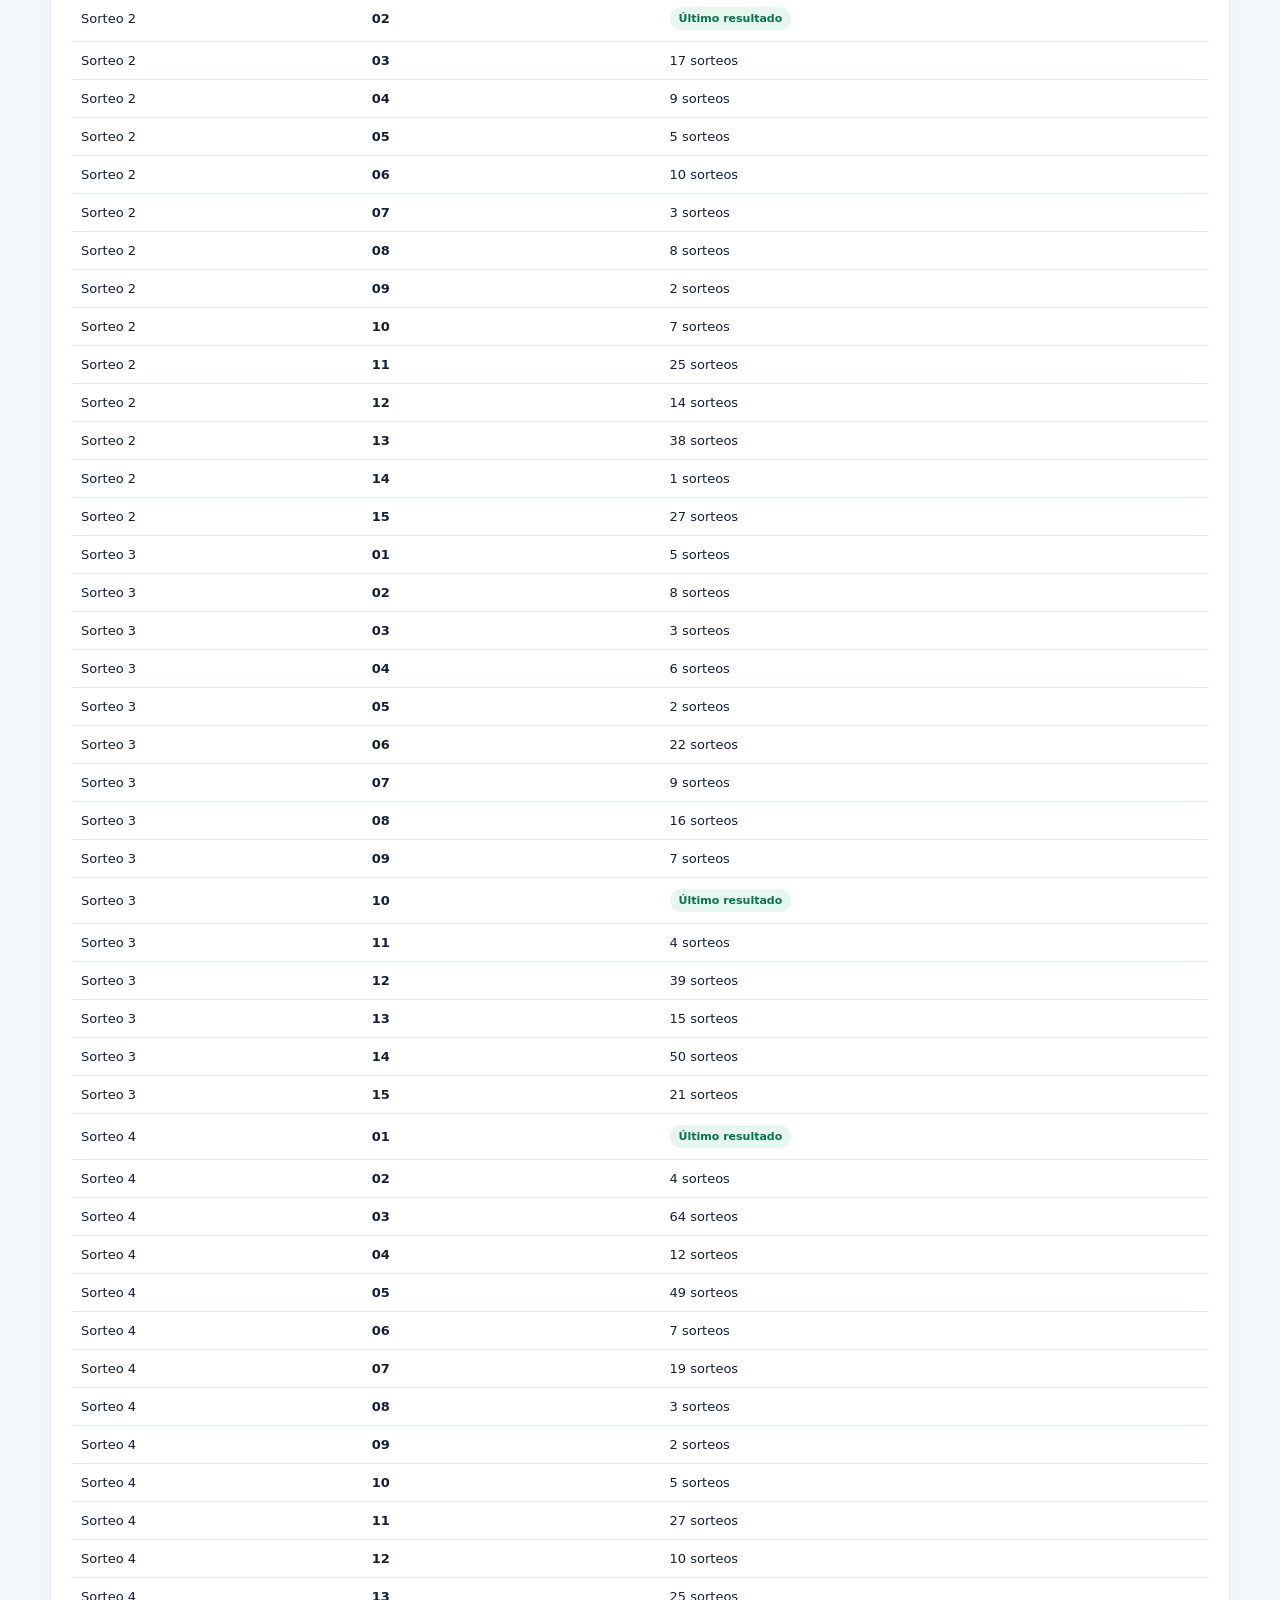
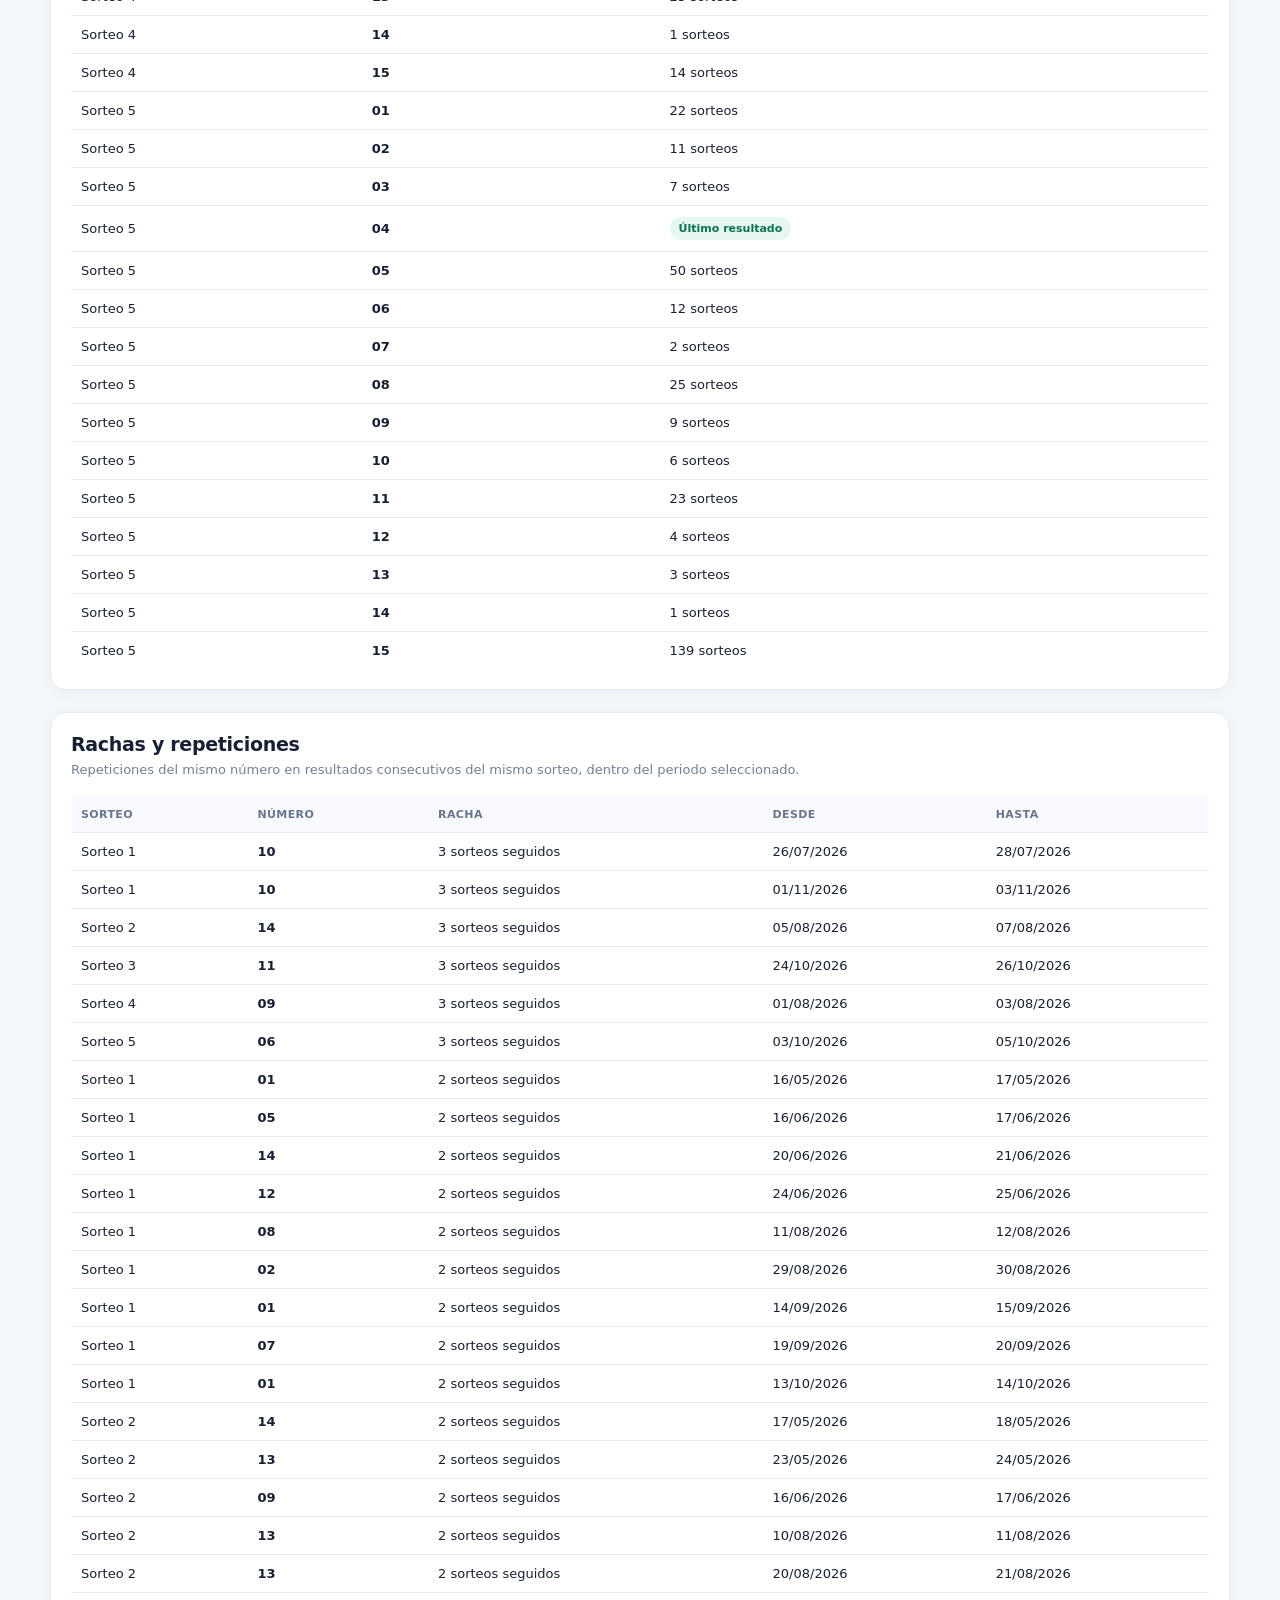
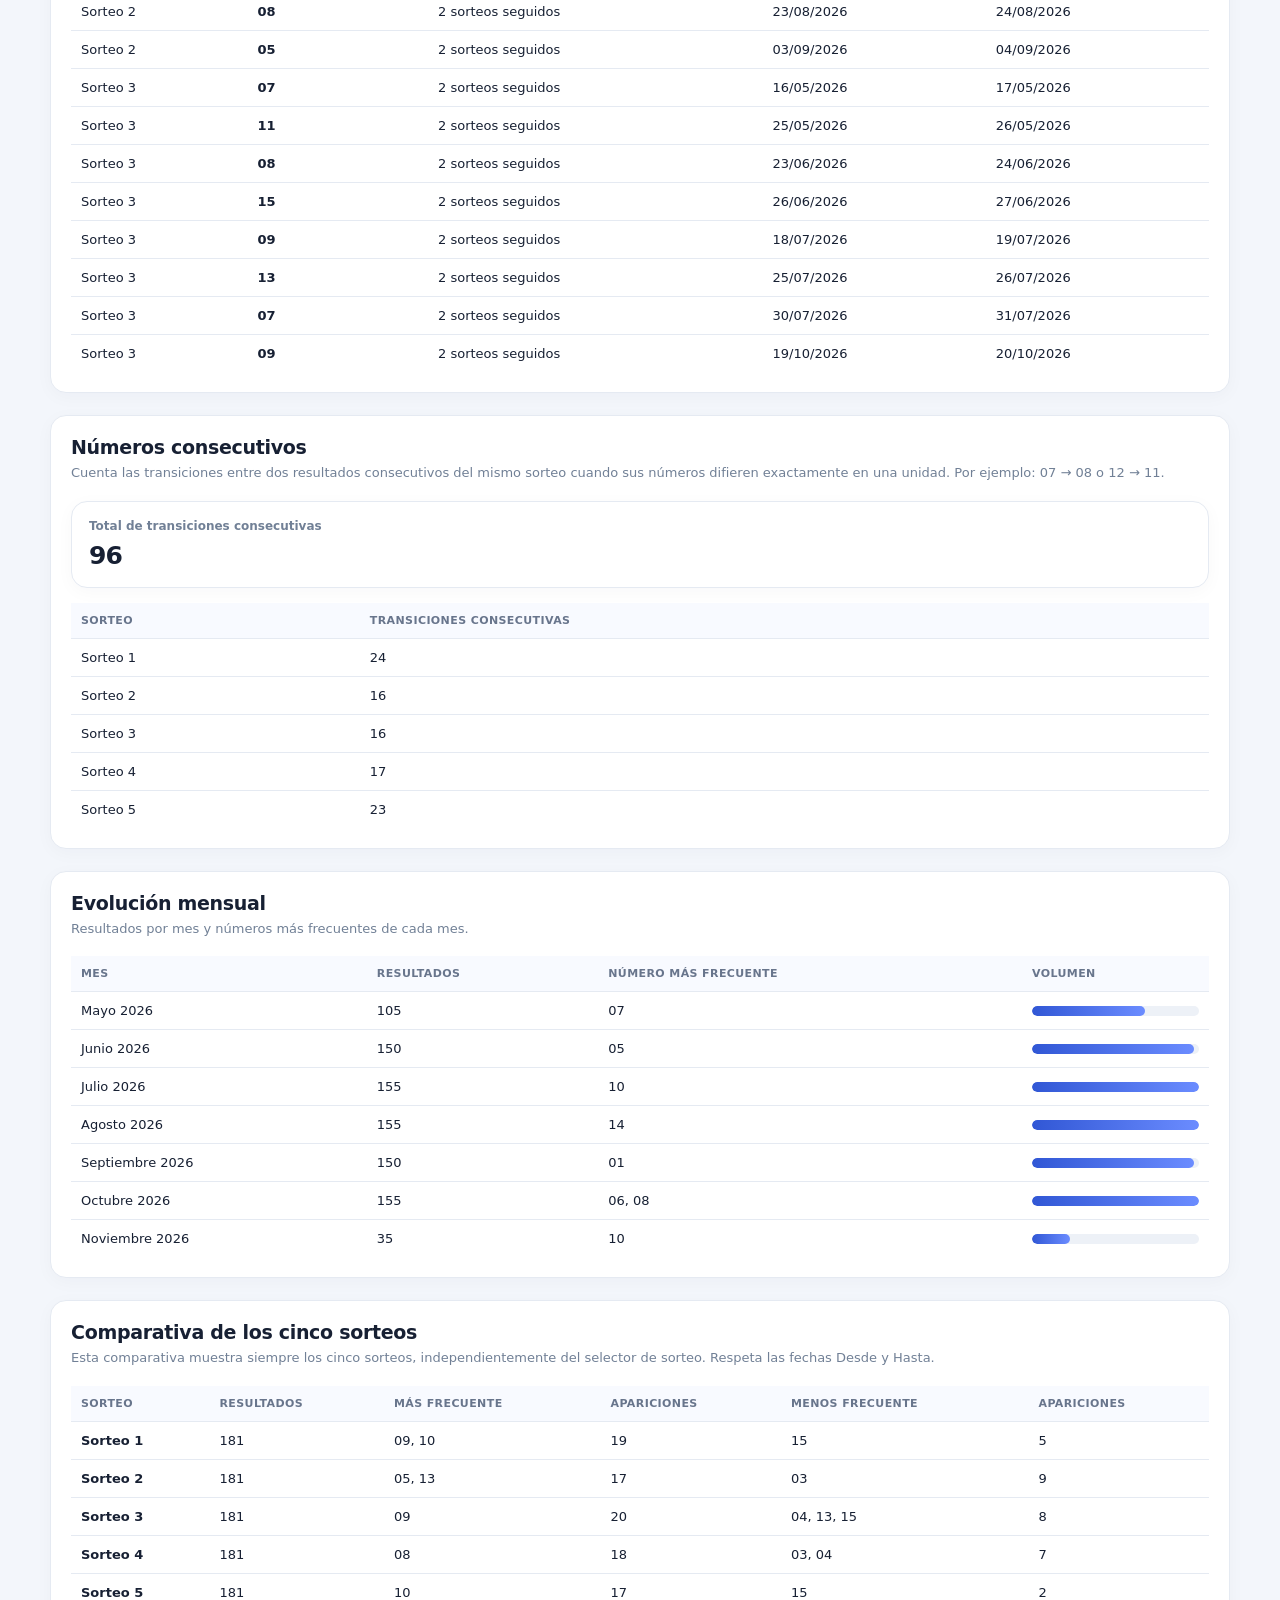
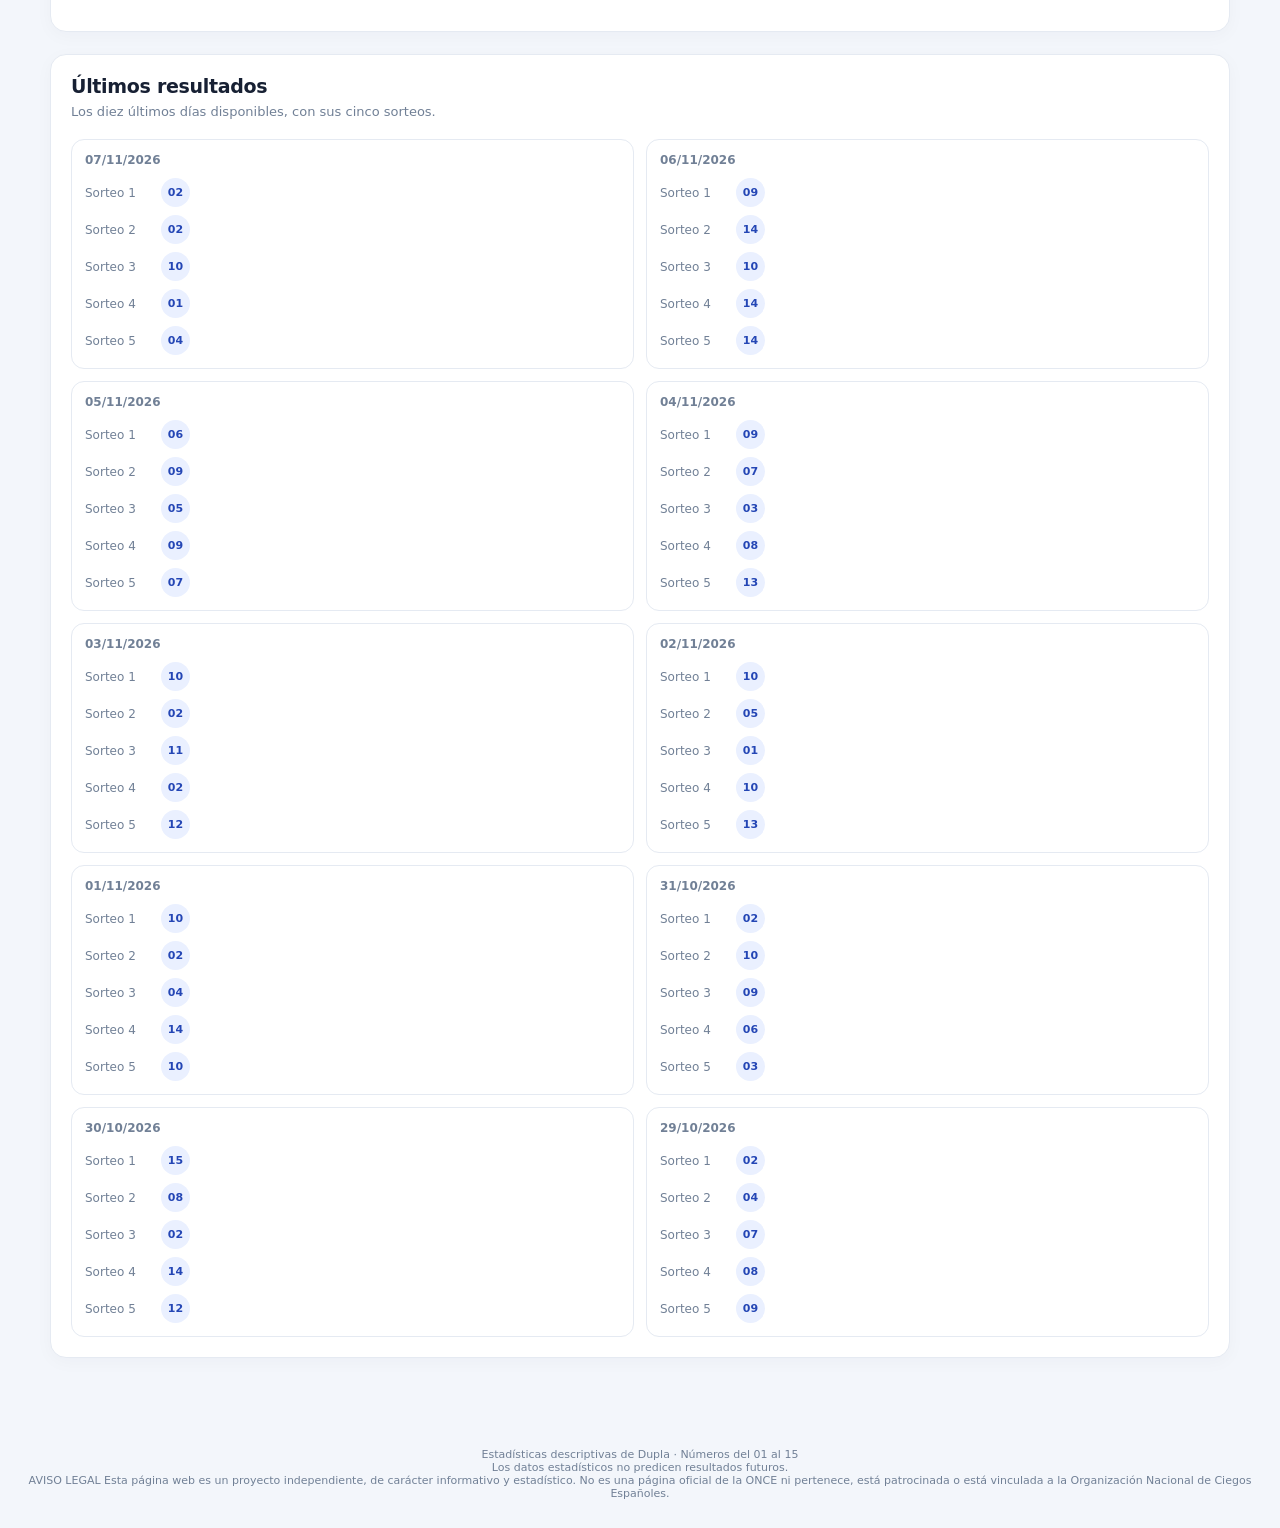
==== commit 04a69639: "Update header tag text in index.html" ====
--- a/index.html
+++ b/index.html
@@ -15,7 +15,7 @@
   <div class="container">
     <div class="header-top">
       <div class="logo">ESTADÍSTICAS DUPLA ONCE</div>
-      <div class="header-tag">ESTADÍSTICAS DUPLA</div>
+      <div class="header-tag">WEB NO OFICIAL</div>
     </div>
     <h1>Dupla</h1>
     <p>Histórico y análisis estadístico de los cinco sorteos</p>
